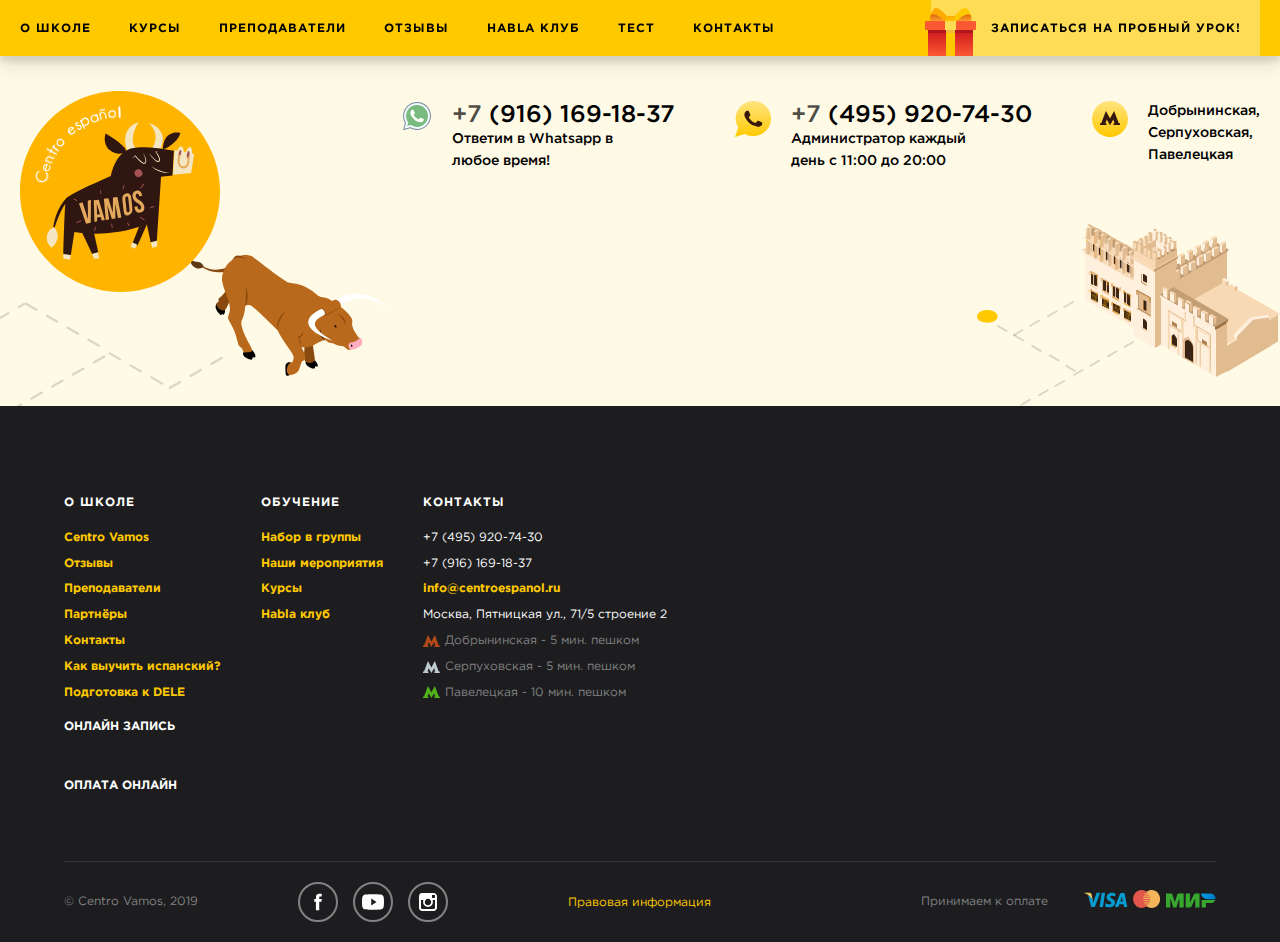
==== about.html @ 79cbdbe8 "some change" ====
<!DOCTYPE html>
<html lang="en">
<head>
    <meta charset="UTF-8">
    <meta name="viewport" content="width=device-width, initial-scale=1.0">
    <title>About</title>
    <link rel="stylesheet" href="css/normalize.css">
    <link rel="stylesheet" href="css/style.css">
</head>
<body>
    <div class="content">
        <header class="header">
            <div class="wrapper">
                <div class="header__inner">
                    <nav class="header__nav">
                        <ul class="header__menu">
                            <li>
                                <a href="#" class="header__link">О школе</a>
                            </li>
                            <li>
                                <a href="#" class="header__link">Курсы</a>
                            </li>
                            <li>
                                <a href="#" class="header__link">Преподаватели</a>
                            </li>
                            <li>
                                <a href="#" class="header__link">Отзывы</a>
                            </li>
                            <li>
                                <a href="#" class="header__link">Habla клуб</a>
                            </li>
                            <li>
                                <a href="#" class="header__link">Тест</a>
                            </li>
                            <li>
                                <a href="#" class="header__link">Контакты</a>
                            </li>
                        </ul>
                    </nav>
                    <div class="header__lesson">
                        <img class="header__lesson-img" src="img/firsrPage/gift.svg" alt="box">
                        <a href="#" class="header__lesson-link">Записаться на пробный урок!</a>
                    </div>
                </div>
            </div>
        </header>
        <section class="header-body">
            <div class="wrapper">
                <div class="header__block">
                    <div class="header__logo">
                        <a class="header__logo-link" href="#"><img src="img/firsrPage/first-screen/logoFirstScreen.svg"
                                alt="logo"></a>
                    </div>
                    <div class="header__contacts">
                        <div class="header__contacts-item">
                            <div class="header__contacts-img">
                                <img src="img/firsrPage/first-screen/whatsapp-icon.svg" alt="whatsapp">
                            </div>
                            <div class="header__contacts-content">
                                <a class="header__contacts-link header-body__black"
                                    href="tel:79161691837"><span>+7</span> (916)
                                    169-18-37</a>
                                <div class="header__contacts-text header-body__black">
                                    Ответим в Whatsapp в<br> любое время!
                                </div>
                            </div>
                        </div>
                        <div class="header__contacts-item">
                            <div class="header__contacts-img">
                                <img src="img/firsrPage/first-screen/phone-icon.svg" alt="phone">
                            </div>
                            <div class="header__contacts-content">
                                <a class="header__contacts-link header-body__black"
                                    href="tel:74959207430"><span>+7</span> (495)
                                    920-74-30</a>
                                <div class="header__contacts-text header-body__black">
                                    Администратор каждый <br>день с 11:00 до 20:00
                                </div>
                            </div>
                        </div>
                        <div class="header__contacts-item">
                            <div class="header__contacts-img">
                                <img src="img/firsrPage/first-screen/metro-icon.svg" alt="metro">
                            </div>
                            <div class="header__contacts-content">
                                <div class="header__contacts-text header-body__black">
                                    Добрынинская,<br> Серпуховская,<br> Павелецкая
                                </div>
                            </div>
                        </div>
                    </div>
                </div>
            </div>
        </section>

        <footer class="footer">
            <div class="wrapper footer-wrapper">
                <div class="footer__inner">
                    <div class="footer__top">
                        <div class="footer__columns">
                            <div class="footer__item footer__item-school">
                                <div class="footer__item-title">
                                    О школе
                                </div>
                                <a href="#" class="footer__link-yellow">Centro Vamos</a>
                                <a href="#" class="footer__link-yellow">Отзывы</a>
                                <a href="#" class="footer__link-yellow">Преподаватели</a>
                                <a href="#" class="footer__link-yellow">Партнёры</a>
                                <a href="#" class="footer__link-yellow">Контакты</a>
                                <a href="#" class="footer__link-yellow">Как выучить испанский?</a>
                                <a href="#" class="footer__link-yellow">Подготовка к DELE</a>
                                <a href="#" class="footer__link-white-big">Онлайн запись</a>
                                <a href="#" class="footer__link-white-big">Оплата онлайн</a>
                            </div>
                            <div class="footer__item footer__item-learn">
                                <div class="footer__item-title">
                                    Обучение
                                </div>
                                <a href="#" class="footer__link-yellow">Набор в группы</a>
                                <a href="#" class="footer__link-yellow">Наши мероприятия</a>
                                <a href="#" class="footer__link-yellow">Курсы</a>
                                <a href="#" class="footer__link-yellow">Habla клуб</a>
                            </div>
                            <div class="footer__item footer__item-contacts">
                                <div class="footer__item-title">
                                    Контакты
                                </div>
                                <a href="tel:+74959207430" class="footer__link-phone">+7 (495) 920-74-30</a>
                                <a href="tel:+79161691837" class="footer__link-phone">+7 (916) 169-18-37</a>
                                <a href="mailto:info@centroespanol.ru"
                                    class="footer__link-mail">info@centroespanol.ru</a>
                                <div class="footer__address">
                                    Москва, Пятницкая ул., 71/5 строение 2
                                </div>
                                <div class="footer__metro footer__metro-red">
                                    Добрынинская - 5 мин. пешком
                                </div>
                                <div class="footer__metro footer__metro-white">
                                    Серпуховская - 5 мин. пешком
                                </div>
                                <div class="footer__metro footer__metro-green">
                                    Павелецкая - 10 мин. пешком
                                </div>
                            </div>
                        </div>
                        <div class="footer__map">
                            <iframe
                                src="https://yandex.ru/map-widget/v1/?um=constructor%3A11bde9cdbcf6f32f03477183755cadd86657c8d31e15bfefab5e8724dae4499f&amp;source=constructor"
                                frameborder="0"></iframe>
                        </div>
                    </div>
                    <div class="footer__bottom">
                        <div class="footer__block footer__block-copy">
                            <div class="footer__copy">
                                © Centro Vamos, 2019
                            </div>
                            <div class="footer__social-box">
                                <a href="#" class="footer__social-link">
                                    <img src="img/firsrPage/footer/facebook-i.svg" alt="faseboock">
                                </a>
                                <a href="#" class="footer__social-link">
                                    <img src="img/firsrPage/footer/youtube-i.svg" alt="yuotube">
                                </a>
                                <a href="#" class="footer__social-link">
                                    <img src="img/firsrPage/footer/instagram-i.svg" alt="instagram">
                                </a>
                            </div>
                        </div>
                        <div class="footer__block footer__block-help">
                            <a href="#" class="footer__link-help">Правовая информация</a>
                        </div>
                        <div class="footer__block footer__block-pay">
                            <span>Принимаем к оплате</span>
                            <div class="footer__block-pay-img">
                                <img src="img/firsrPage/footer/visa.svg" alt="visa">
                                <img src="img/firsrPage/footer/mastercard.svg" alt="master-carg">
                                <img src="img/firsrPage/footer/mir.svg" alt="mir">
                            </div>
                        </div>
                    </div>
                </div>
            </div>
        </footer>
    </div>
</body>
</html>
---- css/style.css ----
@font-face {
	font-family: 'GothamPro-Bold';
	src: url('../fonts/14076.eot');
	src: local('☺'), url('../fonts/14076.woff') format('woff'), url('../fonts/14076.ttf') format('truetype'), url('../fonts/14076.svg') format('svg');
	font-weight: 700;
	font-style: normal;
}
@font-face {
	font-family: 'GothamPro';
	src: url('../fonts/14078.eot');
	src: local('☺'), url('../fonts/14078.woff') format('woff'), url('../fonts/14078.ttf') format('truetype'), url('../fonts/14078.svg') format('svg');
	font-weight: normal;
	font-style: normal;
}
@font-face {
	font-family: 'GothamProMedium';
	src: url('../fonts/14082.eot');
	src: local('☺'), url('../fonts/14082.woff') format('woff'), url('../fonts/14082.ttf') format('truetype'), url('../fonts/14082.svg') format('svg');
	font-weight: 500;
	font-style: normal;
}
@font-face {
	font-family: 'FedraSerifProAMedium';
	src: url('../fonts/FedraSerifProAMedium.eot');
	src: local('☺'), url('../fonts/FedraSerifProAMedium.woff') format('woff'), url('../fonts/FedraSerifProAMedium.ttf') format('truetype'), url('../fonts/FedraSerifProAMedium.svg') format('svg');
	font-weight: 500;
	font-style: normal;
}
@font-face {
	font-family: 'FedraSerifProAMediumItalic';
	src: url('../fonts/FedraSerifProAMediumIta.eot');
	src: local('☺'), url('../fonts/FedraSerifProAMediumIta.woff') format('woff'), url('../fonts/FedraSerifProAMediumIta.ttf') format('truetype'), url('../fonts/FedraSerifProAMediumIta.svg') format('svg');
	font-weight: 500;
	font-style: italic;
}
@font-face {
	font-family: 'FedraSerifProANormal';
	src: url('../fonts/FedraSerifProANormal.eot');
	src: local('☺'), url('../fonts/FedraSerifProANormal.woff') format('woff'), url('../fonts/FedraSerifProANormal.ttf') format('truetype'), url('../fonts/FedraSerifProANormal.svg') format('svg');
	font-weight: normal;
	font-style: normal;
}
@font-face {
	font-family: 'FedraSerifProANormalItalic';
	src: url('../fonts/FedraSerifProANormalIta.eot');
	src: local('☺'), url('../fonts/FedraSerifProANormalIta.woff') format('woff'), url('../fonts/FedraSerifProANormalIta.ttf') format('truetype'), url('../fonts/FedraSerifProANormalIta.svg') format('svg');
	font-weight: normal;
	font-style: italic;
}

*,
*::before,
*::after{
    margin: 0;
    padding: 0;
    box-sizing: border-box;
}
p, h1, h2, h3{
    margin: 0;
}
ul,li{
    list-style: none;
    margin: 0;
    padding: 0;
}
a{
    text-decoration: none;
}
body{
    font-size: 16px;
    font-family: 'GothamPro';
    color: #000;
}
.wrapper {
    max-width: 1270px;
    margin: 0 auto;
    padding: 0 15px;
}
.content {
    max-width: 1440px;
    margin: 0 auto;
    box-shadow: 0 5px 0 0 #fff, 0 -5px 0 0 #fff, 8px 0 10px -4px rgba(0,0,0,.3), -8px 0 10px -4px rgba(0,0,0,.3);
}
.title {
    font-size: 30px;
    font-family: 'FedraSerifProAMedium';
    position: relative;
}
.title.title-sup {
    position: relative;
    display: inline-block;
}

.title__text-sup {
    position: absolute;
    right: -80px;
    top: -43px;
    display: inline-block;
    font-size: 12px;
    font-family: 'FedraSerifProAMediumItalic';
    height: 35px;
    padding: 10px 15px 0px 15px;
    color: #ffefaa;
    background-color: #5a5a5a;
    border-radius: 5px;
}
.title__text-sup::after{
    content: "";
    top: 34px;
    left: 25%;
    right: 75%;
    position: absolute;
    display: block;
    width: 14px;
    height: 7.5px;
    background-color: transparent;
    border-bottom-left-radius: 50%;
    border-bottom-right-radius: 50%;
    box-shadow: 7px 3.5px 0 3px #5a5a5a;
    transform: rotate(-45deg);
    z-index: 1;
}
.title span{
    color: #f02422;
}
.btn {
    display: inline-block;
    padding: 18px 65px 0 35px;
    font-family: 'GothamPro-Bold';
    font-size: 14px;
    color: #000;
    text-transform: uppercase;
    height: 56px;
    border: 2px solid rgba(0,0,0,.15);
    border-radius: 8px;
    background: url(../img/firsrPage/section_2/arrow_right_red.svg) no-repeat center right 37px;
}
/*======================================================================================================================*/
.header {
    background-color: #ffc900;
    height: 56px;
    box-shadow: 0 10px 20px rgba(0,0,0,.1), 0 6px 6px rgba(0,0,0,.1);
    position: sticky;
    z-index: 5;
    left: 0;
    top: 0;
}
.header__inner {
    display: flex;
    align-items: center;
    justify-content: space-between;
    height: 56px;
}
.header__menu {
    display: flex;
}
.header__menu li{
    padding: 0 19px;
}
.header__menu li:first-child{
    padding-left: 0;
}
.header__link {
    text-transform: uppercase;
    font-size: 12px;
    color: #000;
    font-family: 'GothamPro-Bold';
    letter-spacing: 1px;
}
.header__lesson-img{
    position: absolute;
    left: -6px;
    top: 7px;
}
.header__lesson {
    max-width: 330px;
    position: relative;
    padding: 19px 19px 19px 60px;
    background-color: rgba(255, 239, 170, .5);
    height: 56px;
}
.header__lesson-link {
    text-transform: uppercase;
    font-size: 12px;
    color: #000;
    font-family: 'GothamPro-Bold';
    letter-spacing: 1px;
}
/*===========================================================================================================*/
.first-screen {
    padding: 30px 0px 0px 0px;
    position: relative;
    margin-bottom: 65px;
}
.header-body{
    padding: 35px 0px 50px 0px;
    min-height: 350px;
    background-color: #fffae5;
    background-image: url(../img/headerBody/bg_left.svg),url(../img/headerBody/bg_right.svg);
    background-repeat: no-repeat;
    background-position: left bottom, right bottom;
}
.header-body__title{
    text-align: center;
    margin: 15px 0px 0px 0px;
}
.title.header-body-title{
    font-size: 40px;
}
.title__text-sup.header-body-title__text-sup{
    right: -55px;
}
.header__block {
    display: flex;
    justify-content: space-between;
}
.header__logo {
    max-width: 200px;
}
.header__logo img {
    max-width: 100%;
}
.header__contacts {
    display: flex;
}
.header__contacts-item {
    display: flex;
    margin:  10px 0px 0px 60px; 
}
.header__contacts-content {
    padding: 0px 0px 0px 20px;
}
.header__contacts-link {
    display: block;
    font-family: 'GothamProMedium';
    font-size: 24px;
    color: #fff;
    line-height: 1.17;
}
.header__contacts-link.header-body__black span{
    color: rgba(0, 0, 0, .7);
}
.header__contacts-link.header-body__black,
.header__contacts-text.header-body__black{
    color: #000;
}
.header__contacts-link span{
    color: rgba(255, 255, 255, .7);
}
.header__contacts-text {
    font-family: 'GothamProMedium';
    font-size: 14px;
    color: #fff;
    line-height: 1.57;
}
.first-screen__title {
    margin:  0px 0px 70px 0px;
}
.first-screen__title-text {
    font-family: 'FedraSerifProANormal';
    font-size: 40px;
    font-weight: 400;
    max-width: 800px;
    text-align: center;
    margin: 0 auto;
    background-color: #fff;
    padding: 3px 15px 12px 15px;
    border-radius: 8px;
    margin-top: -10px;
}
.first-screen__title-text-second-row{
    max-width: 550px;
    margin-bottom: 25px;
}
.first-screen__title-text span{
    color: #f02422;
}
.first-screen__title-link {
    font-family: 'GothamProMedium';
    font-size: 26px;
    color: #fff;
    text-decoration: underline;
    display: block;
    text-align: center;
}
.first-screen__dots {
    max-width: 1140px;
    margin: 0 auto;
    display: flex;
    justify-content: space-between;
}
.first-screen__dots-item {
    position: relative;
    flex: 0 1 250px;
    height: 250px;
    text-align: center;
    color: #fff;
    padding: 75px 0px 0px 0px;
}
.first-screen__dots-item::before{
    content: '';
    position: absolute;
    width: 200px;
    height: 200px;
    left: 25px;
    top: 9px;
    background-color: rgba(15,5,1,.7);
    border-radius: 50%;
    z-index: -1;
}
.first-screen__dots-item.first-screen__dots-item_bg-other:before {
    background-color: rgba(255,201,0,.4);
}
.first-screen__dots-number {
    font-family: 'GothamProMedium';
    font-size: 60px;
    margin:  0px 0px 20px 0px;
}
.first-screen__dots-number.first-screen__dots-number_red {
    color: #f02422;
}
.first-screen__dots-text {
    font-family: 'FedraSerifProAMedium';
    font-size: 24px;
    line-height: 1.33;
}
.first-screen__dots-text.first-screen__dots-text_black {
    color: #000;
}
.first-screen__arrow{
    margin: 15px 0px 0px 0px;
    text-align: center;
}
.first-screen__ball{
    position: absolute;
    top: 0;
    right: 0;
    z-index: -2;
}
.first-screen__ball:before{
    content: '';
    position: absolute;
    width: 750px;
    height: 750px;
    border-radius: 50%;
    background-color: #fff7d4;
    left: -180px;
    top: -200px;
    z-index: -3;
}
/*===========================================================================================================*/
.second-section {
    padding: 140px 0px 0px 0px;
    position: relative;
    height: 590px;
    background: linear-gradient(180deg,hsla(0,0%,100%,.3),rgba(255,239,170,.3));
}
.second-section__row {
    max-width: 695px;
    margin: 0 auto 0 460px;
    position: relative;
    z-index: 2;
}
.second-section__title {
    margin:  0px 0px 40px 0px;
}
.second-section__text {
    font-family: 'GothamProMedium';
    font-size: 18px;
    margin:  0px 0px 30px 0px;
}
.second-section__sale {
    display: flex;
    justify-content: space-between;
    margin:  0px 0px 35px 0px;
}
.second-section__sale-items {
    display: flex;
    align-items: center;
    margin: 0 25px 0 0;
}
.second-section__sale-price {
    font-family: 'GothamProMedium';
    font-size: 60px;
    color: #f02422;
}
.second-section__sale-text {
    font-size: 16px;
    font-family: 'FedraSerifProANormalItalic';
    line-height: 1.5;
    padding: 0px 0px 0px 20px;
}
.second-section__ball {
    position: absolute;
    left: 0;
    top: 0;
}
/*===========================================================================================================*/
.forms {
    margin: -100px 0px 115px 0px;
}
.forms__form {
    max-width: 1240px;
    min-height: 230px;
    padding: 30px 40px;
    background: url(../img/firsrPage/form_section/form_bg.png) no-repeat;
    background-size: cover;
    box-shadow: 0 0.4rem 1.6rem 0 rgba(41,41,41,.15);
    border-radius: 12px;
    position: relative;
    z-index: 2;
}
.forms__form-title {
    font-family: 'GothamProMedium';
    font-size: 24px;
    text-align: center;
    margin:  0px 0px 30px 0px;
}
.forms__form-title span{
    color: #f02422;
}
.form__item {
    max-width: 360px;
    width: 100%;
    display: inline-block;
    height: 56px;
    border: none;
    border-radius: 8px;
    outline: none;
}
.form__item::placeholder{
    color: rgba(0, 0, 0, .2);
    font-family: 'GothamProMedium';
    font-size: 16px;
}
.form__item.form__item-text{
padding: 0px 0px 0px 20px;
}
.form__item:nth-child(1){
    margin:  0px 10px 0px 20px;
}
.form__item:nth-child(2){
    margin:  0px 10px;
}
.form__item:nth-child(3){
    margin:  0px 0px 0px 10px;
}
.form__item.form__item-button {
    background-color: #f02422;
    box-shadow: 0 0.4rem 1.6rem 0 #fa5932;
    color: #fff;
    text-transform: uppercase;
    font-family: 'GothamPro-Bold';
    font-size: 14px;
}
.form__text {
    text-align: right;
    margin: 25px 70px 0px 0px;
}
.form__text-text {
    font-family: 'GothamPro';
    font-size: 12px;
}
.form_link {
    font-family: 'GothamPro-Bold';
    font-size: 12px;
    color: #f02422;
    line-height: 1.5;
    display: block;
    margin: 4px 0px 0px 0px;
    padding: 0 5px 0 0;
}
/*===========================================================================================================*/
.poster {
    padding: 0px 0px 60px 0px;
}
.poster__title{
    text-align: center;
    margin:  0px 0px 65px 0px;
}
.poster__row {
    display: flex;
    max-width: 1240px;
    margin: 0 auto 50px;
}
.poster__column {
    flex: 0 1 388px;
    border: 1px solid rgba(0,0,0,.06);
    border-radius: 12px;
    overflow: hidden;
    margin: 0 16.5px;
    display: flex;
}
.poster__item {
    display: flex;
}
.poster__link-wrap {
    display: flex;
    flex-direction: column;
    color: #000;
}
.poster__img {
    max-width: 388px;
} 
.poster__img img{
    width: 100%;
    height: 205px;
    display: inline-block;
}
.poster__item-title{
    font-family: 'FedraSerifProAMedium';
    font-size: 24px;
    margin: 20px 0 15px;
    padding: 0 40px;
    line-height: 30px;
}
.poster__text {
    flex: 1 1 auto;
    font-family: 'GothamPro';
    font-size: 14px;
    line-height: 24px;
    padding: 0 40px;
    margin:  0px 0px 18px 0px;
}
.btn.btn-poster {
    background: url(../img/firsrPage/section_2/arrow_right_red.svg) no-repeat center left 150px;
    border: none;
} 
.btn-poster {
    padding: 18px 40px 0 40px;
    line-height: 21px;
}
.poster__line{
    margin: 0 40px;
    height: 1px;
    background-color: rgba(0,0,0,.1);
}
.poster__btn-more {
    text-align: center;
}
/*===========================================================================================================*/
.courses {
    padding: 75px 0 50px 0;
    background: rgba(255,239,170,0.3);
}
.courses__title {
    text-align: center;
    margin:  0px 0px 60px 0px;
}
.title__text-sup.courses-title__text-sup{
    right: -50px;
}
.courses__row {
    display: flex;
    margin:  0px 0px 50px 0px;
}
.courses__column {
    flex: 0 1 33.333%;
    margin: 0 17.5px 0 17.5px;
    background-color: #fff;
    display: flex;
}
.courses__item {
    display: flex;
    border: 1px solid rgba(0,0,0,.06);
    border-radius: 12px;
    padding: 40px 40px 5px 40px;
    
}
.courses__link {
    color: #000;
    display: flex;
    flex-direction: column;
}
.courses__item-img {
    margin: -70px 0 0 0;
}
.courses__item-img img:nth-child(2){
    margin: 0 0 0 -25px;
}
.courses__item-img img:nth-child(3){
    margin: 0 0 0 -25px;
}
.courses__item-img img.calendar-icon{
    margin: 0 0 -15px -25px;
}
.courses__item-img img.fire-icon{
    margin: 0 0 -4px -25px;
}
.courses__item-img img.children-icon{
    margin: 0 0 -4px -25px;
}
.courses__item-img img.cge-icon{
    margin: 0 0 -12px -25px;
}
.courses__item-title{
    margin: 12px 0 0 0;
}
.title.courses__item-title {
    font-size: 24px;
    line-height: 32px;
}
.courses__item-text {
    font-size: 14px;
    line-height: 1.71;
    font-family: 'GothamPro';
    margin:  7.5px 0px 22.5px 0px;
}
.courses__item-duration {
    font-family: 'GothamPro-Bold';
    font-size: 12px;
    text-transform: uppercase;
    margin:  0px 0px 15px 0px;
}
.courses__item-info {
    font-family: 'GothamPro';
    font-size: 12px;
    color:#9d927d;
    line-height: 1.5;
    flex: 1 1 auto;
    padding: 0px 0px 70px 0px;
}

.courses__item-line {
    height: 1px;
    background-color: rgba(0,0,0,.1);
}
.courses__item-price {
    position: relative;
    display: flex;
    justify-content: space-between;
    align-items: center;
}
.courses__item-price span{
    font-family: 'GothamProMedium';
    font-size: 16px;
    color: #f02422;
}
.btn.courses__item-btn {
    border: none;
    padding: 20px 30px 0 0;
    background: url(../img/firsrPage/section_2/arrow_right_red.svg) no-repeat center right 2px;
}
.courses__btn-more {
    text-align: center;
}
/*===========================================================================================================*/
.teachers {
    padding: 105px 0 40px 0;
}
.teachers__title {
    text-align: center;
    margin:  0px 0px 45px 0px;
}
.title__text-sup.teachers-title__text-sup {
    right: -60px;
}
.teachers__row {
    display: flex;
    margin: 0 0px 80px 0px;
}
.teachers__column {
    flex: 0 1 25%;
    text-align: center;
    padding: 0 38px 0 38px;
}
.teachers__name {
    font-family: 'FedraSerifProAMedium';
    font-size: 24px;
    margin: 30px 0px 0px 0px;
}
.teachers__country {
    font-family: 'GothamProMedium';
    font-size: 14px;
    margin: 10px 0px 0px 0px;
}
.teachers__text {
    font-family: 'GothamPro';
    font-size: 14px;
    line-height: 1.71;
    margin-top: 25px;
}
.teachers__btn-more {
    text-align: center;
}
/*===========================================================================================================*/
.reviews {
    padding: 70px 0px 35px 0px;
    background-color: #fffae5;
    background-image: url(../img/firsrPage/reviews/bg_01.svg),url(../img/firsrPage/reviews/bg_2.svg),url(../img/firsrPage/reviews/bg_3.svg),url(../img/firsrPage/reviews/bg_4.svg);
    background-repeat: no-repeat;
    background-position: left top, right top, left bottom,96% 87px; 
}
.reviews__title {
    margin:  0px 0px 65px 0px;
    text-align: center;
}
.title__text-sup.reviews-title__text-sup {
    right: -55px;
}
.reviews__row {
    max-width: 950px;
    margin: 0 auto 50px auto;
}
.reviews__item {
    max-width: 950px;
    padding: 40px 80px 40px 40px;
    display: flex;
    border-radius: 12px;
    background-color: #fff;
}
.reviews__item-description {
    display: flex;
    align-items: center;
}
.reviews__item-description-img {
    width: 120px;
    height: 120px;
    border-radius: 50%;
    overflow: hidden;
}
.reviews__item-description-img img{
    max-width: 100%;
    height: 100%;
    display: block;
}
.reviews__item-description-text {
    margin-left: 30px;
}
.reviews__item-description-name {
    font-family: 'GothamProMedium';
    font-size: 18px;
    max-width: 115px;
    margin:  0px 0px 17.5px 0px;
}
.reviews__item-description-date {
    font-family: 'GothamProMedium';
    font-size: 14px;
}
.reviews__item-text {
    padding:  0 0 0 90px;
    font-family: 'GothamPro';
    font-size: 14px;
    line-height: 1.71;
}
.reviews__btn-more {
    text-align: center;
}
.reviews__item.slick-slide{
    display: flex;
    outline: none;
}
/*===========================================================================================================*/
.about {
    padding: 100px 0 30px 0 ;
    background-image: url(../img/firsrPage/about/bg_left.svg),url(../img/firsrPage/about/bg_right.svg),linear-gradient(180deg,hsla(0,0%,100%,.3),rgba(255,239,170,.3));
    background-repeat: no-repeat;
    background-position: left top, right top;
}
.wrapper.about-wrapper{
    max-width: 100%;
}
.about__title {
    margin:  0px 0px 40px 0px;
}
.about-title__text-sup.title__text-sup {
    right: -60px;
}
.about__text {
    max-width: 480px;
    margin: 0 auto 120px auto;
}
.about__text-text{
    font-family: 'GothamPro';
    font-size: 16px;
    line-height: 1.75;
}
.about__row-item {
    width: 235px;
    height: 250px;
    border-radius: 20px;
    overflow: hidden;
}
.about__slide-item{
    margin: 0 20px;
}
.about__row-item img{
    width: 100%;
    height: 100%;
}
.about__btn-more{
    margin: 65px 0px 0px 0px;
    text-align: center;
}
.slick-dots li button:before {
    font-size: 14px;
    color: rgb(187, 195, 192);
}
.slick-dots li.slick-active button:before{
    font-size: 14px;
    color: rgb(134, 151, 145);
}
.slick-dots{
    bottom: -45px;
}
/*===========================================================================================================*/
.all-teachers{
    padding: 40px 0px 26px 0px;
}
.wrapper.all-teachers-wrapper{
    padding: 0;
}
.all-teachers__row{
    display: flex;
    flex-wrap: wrap;
    justify-content: center;
}
.all-teachers__row .teachers__column {
    flex: 0 1 25%;
    text-align: center;
    padding: 35px 20px 35px 20px;
}
.teachers__item-description-link{
    color: #000;
}
.teachers__img img{
    width: 180px;
    height: 234px;
}
/*===========================================================================================================*/
.title__text-sup.contacts-title__text-sup{
    right: -65px;
}

.contacts-form {
    padding: 60px 0px 0px 0px;
}
.contacts-form__form {
    padding: 30px 40px;
    background: url(../img/contactsPage/contacts_form/form_bg.1298ee2e.png) no-repeat center;
    background-size: cover;
    border-radius: 12px;
    min-height: 430px;
}
.contacts-form__title {
    font-family: 'GothamProMedium';
    font-size: 24px;
    text-align: center;
    margin:  0px 0px 35px 0px;
}
.contacts-form__title span{
    color: #f02422;
}
.contacts-form__items{
    margin: 0 auto;
    max-width: 760px;
}
.contacts-form__items input,
.contacts-form__items textarea{
    outline: none;
    border: none;
    margin: 30px 0px 0px 0px;
    font-family: 'GothamPro';
    font-size: 16px;
}
.contacts-form__item::placeholder{
    color: rgba(0, 0, 0, .2);
    font-family: 'GothamProMedium';
    font-size: 16px;
}
.contacts-form__item {
    max-width: 360px;
    width: 100%;
    height: 56px;
    border-radius: 8px;
    padding: 1px 20px;
}
.contacts-form__item:first-child{
    margin:  0px 35px 0px 0px;
}
.contacts-form__item:nth-child(2){
    margin:  0px 0px 0px 0px;
}
.contacts-form__textarea{
    display: block;
    max-width: 760px;
    width: 100%;
    height: 96px;
    resize: none;
    border-radius: 8px;
    padding: 13px 20px 0px 20px;
}
.contacts-form__textarea::placeholder{
    color: rgba(0, 0, 0, .2);
    font-family: 'GothamProMedium';
    font-size: 16px;
}
.contacts-form__item.contacts-form__item-button {
    display: block;
    margin: 30px auto 0px auto;
    box-shadow: 0 4px 16px 0 #fa5932;
    background-color: #f02422;
    color: #fff;
    text-transform: uppercase;
    font-size: 14px;
    font-family: 'GothamPro-Bold';
}
.contacts-form__text {
    margin: 15px 0px 0px 0px;
    text-align: center;
}
.contacts-form__text-text {
    font-family: 'GothamPro';
    font-size: 12px;
}
.contacts-form_link {
    color: #f02422;
    font-size: 12px;
    font-family: 'GothamPro-Bold';
}
/*===========================================================================================================*/

.contacts-info {
    padding: 90px 0px 0px 0px;
    height: 710px;
    background: url(../img/contactsPage/contacts_bg.svg) no-repeat bottom right;
}
.contacts-info__row {
    display: flex;
    padding: 0 0 0 50px;
}
.contacts-info__column {
    flex: 0 1 33.333%;
}
.contacts-info__column-title {
    font-family: 'FedraSerifProAMedium';
    font-size: 24px;
    margin:  0px 0px 20px 0px;
}
.contacts-info__column-content {
    font-family: 'GothamPro';
    font-size: 14px;
    line-height: 22px;
}
.contacts-info__column-content-nav {
    padding: 0px 0px 0px 41px;
    background: url(../img/contactsPage/contacts_icon/nav-i.svg) no-repeat top left;
}
.contacts-info__column-content-text-medium {
    font-family: 'GothamProMedium';
    font-size: 16px;
}
.contacts-info-text_red {
    color: #f02422;
    font-family: 'GothamProMedium';
}
.contacts-info-text_dashed{
    font-size: 14px;
    font-family: 'GothamPro-Bold';
    text-decoration: underline;
    text-decoration-style: dashed;
}
.contacts-info__column-content-social {
    margin: 30px 0px 0px 0px;
}
.contacts-info__column-content-social-group {
    margin: 10px 0px 0px 0px;

}
.contacts-info__column-content-social-link {
    margin:  0px 5px 0px 0px;
}
.contacts-info__column-content-social-link img{
    width: 40px;
    height: 40px;
}
.contacts-info__column-content-phone,
.contacts-info__column-content-clock{
    padding: 0px 0px 0px 51px;
}
.contacts-info__column-content-phone {
    margin:  0px 0px 20px 0px;
    background: url(../img/contactsPage/contacts_icon/phone-i.svg) no-repeat top left;
}
.contacts-info__column-content-clock {
    background: url(../img/contactsPage/contacts_icon/clock-i.svg) no-repeat top left;
}
.contacts-info__column-content-text-metro_red,
.contacts-info__column-content-text-metro_grey,
.contacts-info__column-content-text-metro_green{
    padding: 0px 0px 0px 27px;
}
.contacts-info__column-content-text-metro_red{
    background: url(../img/contactsPage/contacts_icon/m_red-i.svg) no-repeat left;
    margin:  0px 0px 15px 0px;
}
.contacts-info__column-content-text-metro_grey{
    background: url(../img/contactsPage/contacts_icon/m_grey-i.svg) no-repeat left;
    margin:  0px 0px 15px 0px;
}
.contacts-info__column-content-text-metro_green{
    background: url(../img/contactsPage/contacts_icon/m_green-i.svg) no-repeat left;
}

.column-content-metro{
    padding: 0px 0px 0px 70px;
}
.column-content-contacts{
    padding: 0px 0px 0px 70px;
}
/*===========================================================================================================*/
.title__text-sup.coursos-title__text-sup{
    right: -52px;
}
.all-courses__row{
    display: flex;
    flex-wrap: wrap;
    justify-content: center;
}
.all-courses__row .courses__column {
    padding: 0 17.5px 0 17.5px;
    margin: 35px 0;
}
.all-courses__row .courses__column .courses__item-info{
    padding: 0px 0px 40px 0px;
}
.all-courses__row .courses__column .courses__item-price{
    padding: 5px 0px 0px 0px;
}
.all-courses__row .courses__column .courses__item-info.courses__item-info_70{
    padding: 0px 0px 70px 0px;
}
.courses__item-sale{
    font-size: 12px;
    font-family: 'GothamPro-Bold';
    display: inline-block;
    color: #000;
    background: #ffc900;
    text-transform: uppercase;
    border-radius: 3px;
    position: absolute;
    top: -14px;
    padding: 6px 10px;
}

/*===========================================================================================================*/
.poster.poster-how-to-learn{
    padding: 0px 0px 80px 0px;
}
.learn-text {
    margin: 0 auto;
    max-width: 830px;
    font-size: 16px;
    line-height: 1.75;
    text-align: left;
}
.learn-text__first{
    margin-top: 60px;
    font-size: 18px;
    text-align: center;
    line-height: 1.56;
}
.learn-text__second{
    padding: 10px 0;
}
.learn-text__fourth,
.learn-text__fifth,
.learn-text__third{
    padding: 10px 0;
    max-width: 860px;
}
.learn-text__last{
    padding: 10px 0;
    margin:  0px auto 55px ;
}
.learn__link{
    display: block;
    max-width: 960px;
    font-family: 'GothamProMedium';
    font-size: 18px;
    color: #000;
    text-align: center;
    background-color: #ffefaa;
    padding: 30px 0;
    border-radius: 12px;
    margin: 40px auto;
}
.learn__photo {
    max-width: 1040px;
    margin: 30px auto 60px;
    display: flex;
    justify-content: space-between;
    align-items: center;

}
.learn__photo-item {
    max-width: 180px;
}
.learn-text__title{
    font-family: 'FedraSerifProAMedium';
    font-size: 24px;
    margin: 30px auto 20px;
    max-width: 860px;
}
.forms.learn-form{
    margin: 50px 0;
}
/*===========================================================================================================*/

/*===========================================================================================================*/
.footer {
    background-color: #1d1d1f;
    padding: 75px 5% 20px 5%;
}
.footer-wrapper.wrapper{
    max-width: 100%;
    padding: 0;
}
.footer__top {
    display: flex;
    justify-content: space-between;
    padding: 0px 0px 20px 0px;
    border-bottom: 1px solid hsla(0,0%,100%,.1);
}
.footer__columns {
    display: flex;
}
.footer__columns a{
    display: block;
}
.footer__item-school{
    margin:  0px 20px 0px 0px;
}
.footer__item-learn{
    margin: 0 20px;
}
.footer__item-contacts{
    margin: 0 0 0 20px;
}
.footer__item-title {
    font-family: 'GothamPro-Bold';
    font-size: 12px;
    margin: 15px 0px;
    text-transform: uppercase;
    color: #fff;
    letter-spacing: 1px;
}
.footer__link-yellow {
    color: #ffc900;
    font-family: 'GothamPro-Bold';
    font-size: 12px;
    padding: 6px 0;
    letter-spacing: 0.9;
}
.footer__link-white-big {
    padding: 15px 0 30px;
    color: #fff;
    text-transform: uppercase;
    letter-spacing: 0.9;
    font-family: 'GothamPro-Bold';
    font-size: 12px;
}
.footer__link-phone {
    color: #fff;
    font-family: 'GothamPro';
    font-size: 12px;
    padding: 6px 0;
}
.footer__link-mail {
    color: #ffc900;
    font-size: 12px;
    font-family: 'GothamPro-Bold';
    padding: 6px 0;
}
.footer__address {
    font-family: 'GothamPro';
    font-size: 12px;
    padding: 6px 0;
    color: #fff;
}
.footer__metro {
    font-family: 'GothamPro';
    font-size: 12px;
    padding: 6px 0 6px 22px;   
    color: rgba(255, 255, 255, .45);
    letter-spacing: 1;
}
.footer__metro-red {
    background: url(../img/firsrPage/footer/metro-red.svg) no-repeat left ;
}
.footer__metro-white {
    background: url(../img/firsrPage/footer/metro-white.svg) no-repeat left ;
}
.footer__metro-green {
    background: url(../img/firsrPage/footer/metro-green.svg) no-repeat left ;
}
.footer__map {
    max-width: 480px;
    width: 100%;
    min-height: 360px;
}
.footer__map iframe{
    width: 100%;
    height: 100%;
}
.footer__bottom {
    display: flex;
    justify-content: space-between;
    align-items: center;
    padding: 20px 0px 0px 0px;
}
.footer__block {
    flex: 0 1 33.333%;
}
.footer__block-copy {
    display: flex; 
    justify-content: space-between;
    align-items: center;
}
.footer__copy {
    color: hsla(0,0%,100%,.45);
    font-family: 'GothamPro';
    font-size: 12px;
}
.footer__social-box {
    max-width: 150px;
    width: 100%;
    display: flex;
    justify-content: space-between;
}
.footer__social-link {
    width: 40px;
    height: 40px;
    display: flex;
    justify-content: center;
    align-items: center;
    border-radius: 50%;
    border: hsla(0,0%,100%,.45) 2px solid;
}
.footer__block-help {
    text-align: center;
}
.footer__link-help {
    color: #ffc900;
    font-size: 12px;
    font-family: 'GothamPro';
}
.footer__block-pay {
    text-align: right;
    display: flex;
    align-items: center;
    justify-content: flex-end;
}
.footer__block-pay span {
    color: hsla(0,0%,100%,.45);
    font-family: 'GothamPro';
    font-size: 12px;
    margin:  0px 36px 0px 0px;
}
/*===========================================================================================================*/
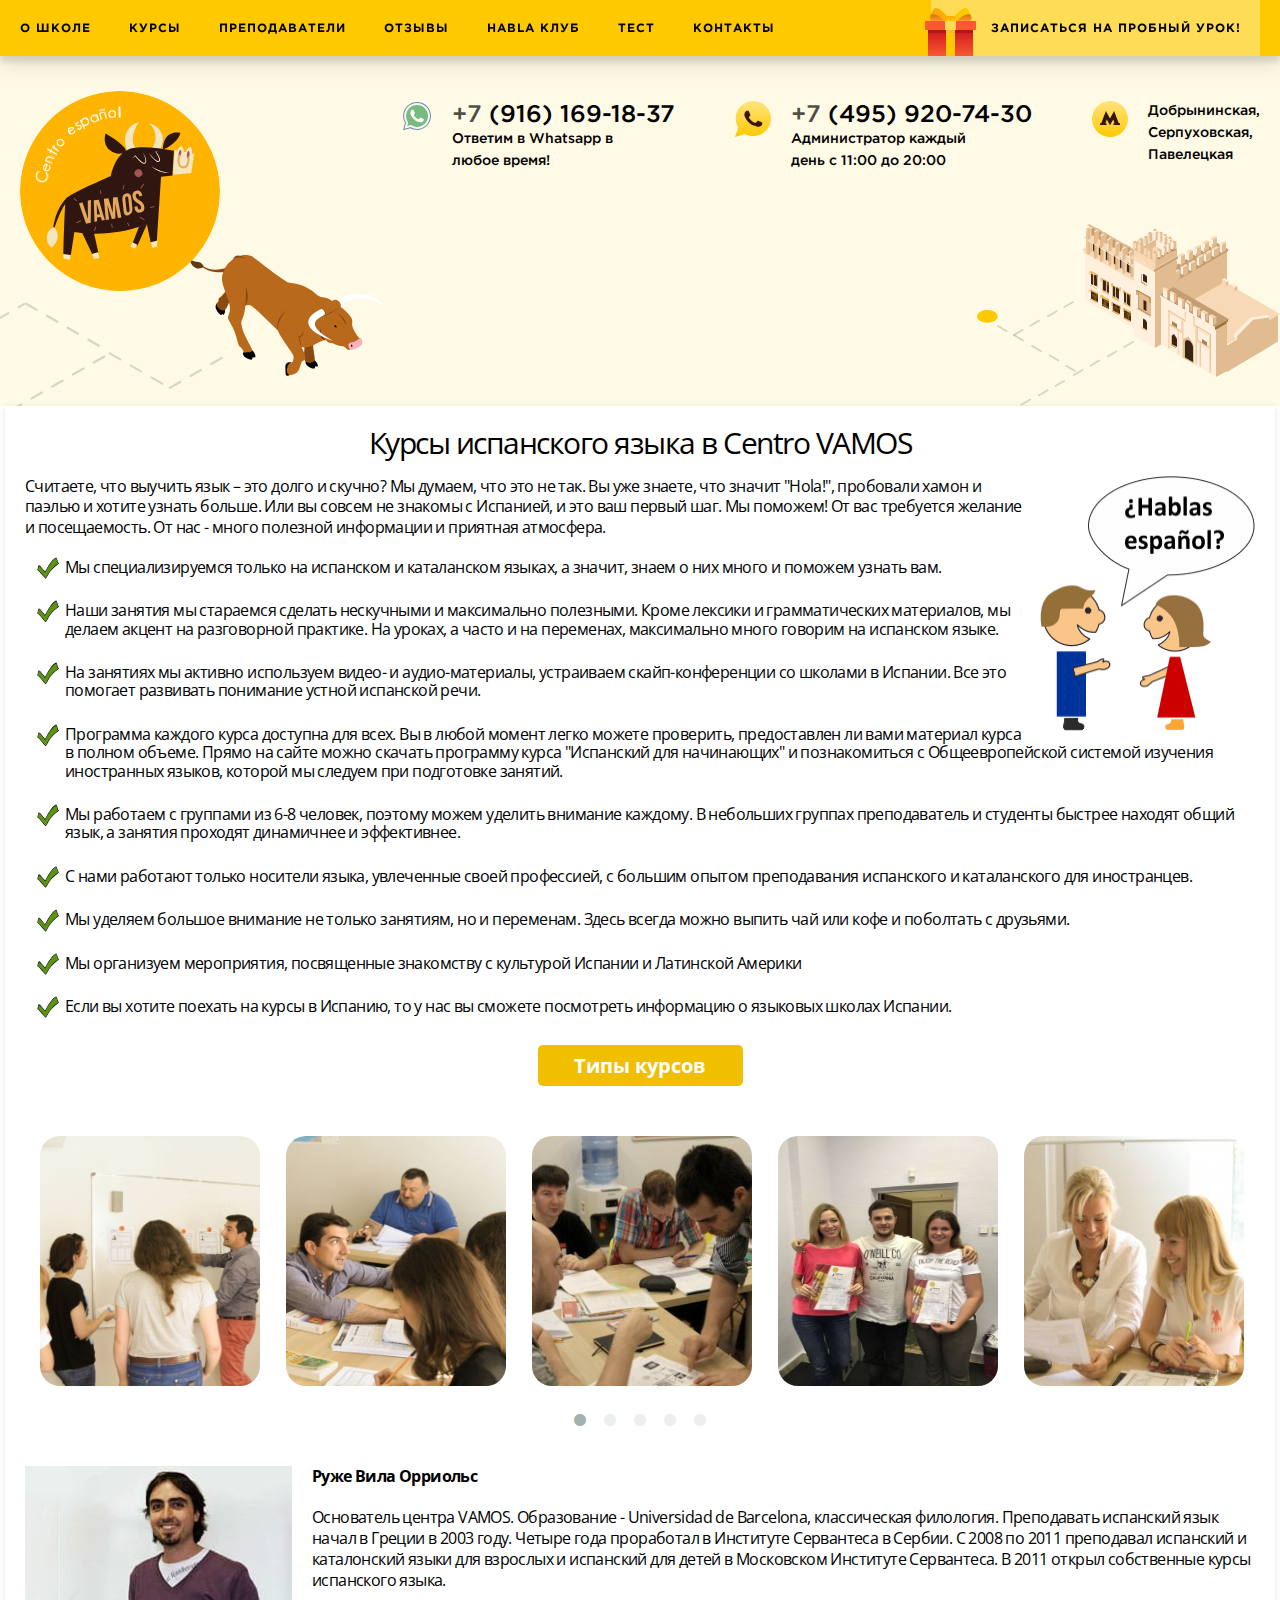
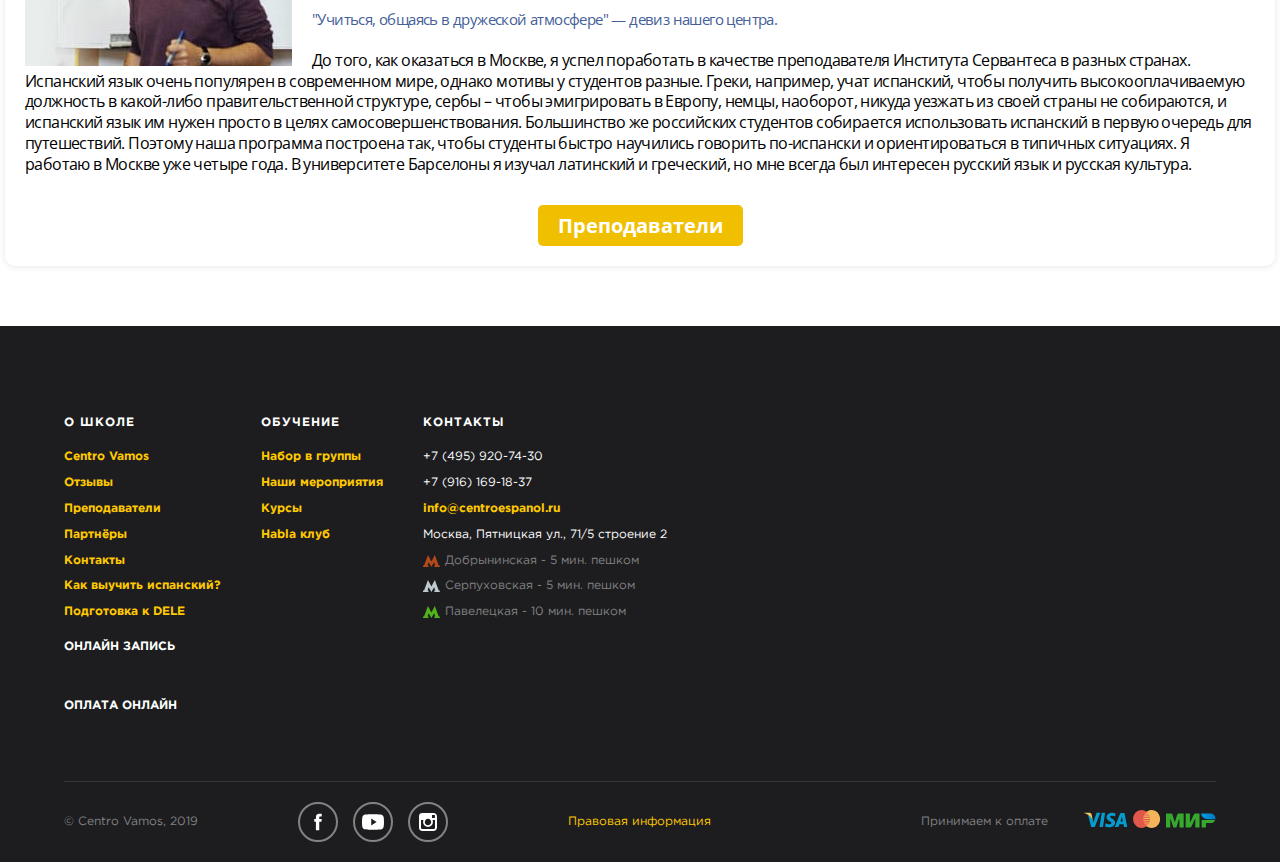
==== commit 68acd570: "add and done page about" ====
--- a/about.html
+++ b/about.html
@@ -1,12 +1,16 @@
 <!DOCTYPE html>
 <html lang="en">
+
 <head>
     <meta charset="UTF-8">
     <meta name="viewport" content="width=device-width, initial-scale=1.0">
     <title>About</title>
     <link rel="stylesheet" href="css/normalize.css">
+    <link rel="stylesheet" href="css/slick.css">
+    <link rel="stylesheet" href="css/slick-theme.css">
     <link rel="stylesheet" href="css/style.css">
 </head>
+
 <body>
     <div class="content">
         <header class="header">
@@ -92,7 +96,209 @@
                 </div>
             </div>
         </section>
-
+        <section class="description">
+            <div class="wrapper wrapper-description">
+                <div class="description__title">
+                    Курсы испанского языка в Centro VAMOS
+                </div>
+                <div class="description__column">
+                    <div class="description__img-box">
+                        <img class="description__img-img" src="img/aboutPage/about_01.gif" alt="gif">
+                    </div>
+                    <div class="description__text">
+                        Считаете, что выучить язык – это долго и скучно? Мы думаем, что это не так. Вы уже знаете, что
+                        значит "Hola!", пробовали хамон и паэлью и хотите узнать больше. Или вы совсем не знакомы с
+                        Испанией, и это ваш первый шаг. Мы поможем! От вас требуется желание и посещаемость. От нас -
+                        много полезной информации и приятная атмосфера.
+                    </div>
+                    <ul class="description__list">
+                        <li class="description__item">
+                            Мы специализируемся только на испанском и каталанском языках, а значит, знаем о них много и
+                            поможем узнать вам.
+                        </li>
+                        <li class="description__item">
+                            Наши занятия мы стараемся сделать нескучными и максимально полезными. Кроме лексики и
+                            грамматических материалов, мы делаем акцент на разговорной практике. На уроках, а часто и на
+                            переменах, максимально много говорим на испанском языке.
+                        </li>
+                        <li class="description__item">
+                            На занятиях мы активно используем видео- и аудио-материалы, устраиваем скайп-конференции со
+                            школами в Испании. Все это помогает развивать понимание устной испанской речи.
+                        </li>
+                        <li class="description__item">
+                            Программа каждого курса доступна для всех. Вы в любой момент легко можете проверить,
+                            предоставлен ли вами материал курса в полном объеме. Прямо на сайте можно скачать программу
+                            курса "Испанский для начинающих" и познакомиться с Общеевропейской системой изучения
+                            иностранных языков, которой мы следуем при подготовке занятий.
+                        </li>
+                        <li class="description__item">
+                            Мы работаем с группами из 6-8 человек, поэтому можем уделить внимание каждому. В небольших
+                            группах преподаватель и студенты быстрее находят общий язык, а занятия проходят динамичнее и
+                            эффективнее.
+                        </li>
+                        <li class="description__item">
+                            С нами работают только носители языка, увлеченные своей профессией, с большим опытом
+                            преподавания испанского и каталанского для иностранцев.
+                        </li>
+                        <li class="description__item">
+                            Мы уделяем большое внимание не только занятиям, но и переменам. Здесь всегда можно выпить
+                            чай или кофе и поболтать с друзьями.
+                        </li>
+                        <li class="description__item">
+                            Мы организуем мероприятия, посвященные знакомству с культурой Испании и Латинской Америки
+                        </li>
+                        <li class="description__item">
+                            Если вы хотите поехать на курсы в Испанию, то у нас вы сможете посмотреть информацию о
+                            языковых школах Испании.
+                        </li>
+                    </ul>
+                    <div class="description__link">
+                        <a href="#" class="description__btn">Tипы курсов</a>
+                    </div>
+                    <div class="description__slider-row">
+                        <div class="about__slide-item">
+                            <div class="about__row-item">
+                                <img src="img/firsrPage/about/01.jpg" alt="image">
+                            </div>
+                        </div>
+                        <div class="about__slide-item">
+                            <div class="about__row-item">
+                                <img src="img/firsrPage/about/02.jpg" alt="image">
+                            </div>
+                        </div>
+                        <div class="about__slide-item">
+                            <div class="about__row-item">
+                                <img src="img/firsrPage/about/03.jpg" alt="image">
+                            </div>
+                        </div>
+                        <div class="about__slide-item">
+                            <div class="about__row-item">
+                                <img src="img/firsrPage/about/04.jpg" alt="image">
+                            </div>
+                        </div>
+                        <div class="about__slide-item">
+                            <div class="about__row-item">
+                                <img src="img/firsrPage/about/05.jpg" alt="image">
+                            </div>
+                        </div>
+                        <div class="about__slide-item">
+                            <div class="about__row-item">
+                                <img src="img/firsrPage/about/06.jpg" alt="image">
+                            </div>
+                        </div>
+                        <div class="about__slide-item">
+                            <div class="about__row-item">
+                                <img src="img/firsrPage/about/07.jpg" alt="image">
+                            </div>
+                        </div>
+                        <div class="about__slide-item">
+                            <div class="about__row-item">
+                                <img src="img/firsrPage/about/08.jpg" alt="image">
+                            </div>
+                        </div>
+                        <div class="about__slide-item">
+                            <div class="about__row-item">
+                                <img src="img/firsrPage/about/09.jpg" alt="image">
+                            </div>
+                        </div>
+                        <div class="about__slide-item">
+                            <div class="about__row-item">
+                                <img src="img/firsrPage/about/10.jpg" alt="image">
+                            </div>
+                        </div>
+                        <div class="about__slide-item">
+                            <div class="about__row-item">
+                                <img src="img/firsrPage/about/11.jpg" alt="image">
+                            </div>
+                        </div>
+                        <div class="about__slide-item">
+                            <div class="about__row-item">
+                                <img src="img/firsrPage/about/12.jpg" alt="image">
+                            </div>
+                        </div>
+                        <div class="about__slide-item">
+                            <div class="about__row-item">
+                                <img src="img/firsrPage/about/13.jpg" alt="image">
+                            </div>
+                        </div>
+                        <div class="about__slide-item">
+                            <div class="about__row-item">
+                                <img src="img/firsrPage/about/14.jpg" alt="image">
+                            </div>
+                        </div>
+                        <div class="about__slide-item">
+                            <div class="about__row-item">
+                                <img src="img/firsrPage/about/15.jpg" alt="image">
+                            </div>
+                        </div>
+                        <div class="about__slide-item">
+                            <div class="about__row-item">
+                                <img src="img/firsrPage/about/16.jpg" alt="image">
+                            </div>
+                        </div>
+                        <div class="about__slide-item">
+                            <div class="about__row-item">
+                                <img src="img/firsrPage/about/17.jpg" alt="image">
+                            </div>
+                        </div>
+                        <div class="about__slide-item">
+                            <div class="about__row-item">
+                                <img src="img/firsrPage/about/18.jpg" alt="image">
+                            </div>
+                        </div>
+                        <div class="about__slide-item">
+                            <div class="about__row-item">
+                                <img src="img/firsrPage/about/19.jpg" alt="image">
+                            </div>
+                        </div>
+                        <div class="about__slide-item">
+                            <div class="about__row-item">
+                                <img src="img/firsrPage/about/20.jpg" alt="image">
+                            </div>
+                        </div>
+                        <div class="about__slide-item">
+                            <div class="about__row-item">
+                                <img src="img/firsrPage/about/21.jpg" alt="image">
+                            </div>
+                        </div>
+                    </div>
+                    <div class="description__text-last">
+                        <div class="description__text-last-img-box">
+                            <img class="description__text-last-img" src="img/aboutPage/about-teacher.jpg" alt="image">
+                        </div>
+                        <p class="description__paragraph description__paragraph-first">
+                            <b>Руже Вила Орриольс</b>
+                        </p>
+                        <p class="description__paragraph">
+                            Основатель центра VAMOS. Образование - Universidad de Barcelona, классическая филология.
+                            Преподавать испанский язык начал в Греции в 2003 году. Четыре года проработал в Институте
+                            Сервантеса в Сербии. С 2008 по 2011 преподавал испанский и каталонский языки для взрослых и
+                            испанский для детей в Московском Институте Сервантеса. В 2011 открыл собственные курсы
+                            испанского языка.
+                        </p>
+                        <p class="description__paragraph description__paragraph-blue">
+                            "Учиться, общаясь в дружеской атмосфере" — девиз нашего центра.
+                        </p>
+                        <p class="description__paragraph">
+                            До того, как оказаться в Москве, я успел поработать в качестве преподавателя Института
+                            Сервантеса в разных странах. Испанский язык очень популярен в современном мире, однако
+                            мотивы у студентов разные. Греки, например, учат испанский, чтобы получить
+                            высокооплачиваемую должность в какой-либо правительственной структуре, сербы – чтобы
+                            эмигрировать в Европу, немцы, наоборот, никуда уезжать из своей страны не собираются, и
+                            испанский язык им нужен просто в целях самосовершенствования. Большинство же российских
+                            студентов собирается использовать испанский в первую очередь для путешествий. Поэтому наша
+                            программа построена так, чтобы студенты быстро научились говорить по-испански и
+                            ориентироваться в типичных ситуациях. Я работаю в Москве уже четыре года. В университете
+                            Барселоны я изучал латинский и греческий, но мне всегда был интересен русский язык и русская
+                            культура.
+                        </p>
+                    </div>
+                    <div class="description__link description__link-first">
+                        <a href="#" class="description__btn">Преподаватели</a>
+                    </div>
+                </div>
+            </div>
+        </section>
         <footer class="footer">
             <div class="wrapper footer-wrapper">
                 <div class="footer__inner">
@@ -182,5 +388,10 @@
             </div>
         </footer>
     </div>
+
+    <script src="https://cdn.jsdelivr.net/npm/jquery@3.4.1/dist/jquery.min.js"></script>
+    <script src="js/slick.min.js"></script>
+    <script src="js/script.js"></script>
 </body>
+
 </html>--- a/css/style.css
+++ b/css/style.css
@@ -1,3 +1,4 @@
+@import url('https://fonts.googleapis.com/css2?family=Open+Sans:wght@400;700&display=swap');
 @font-face {
 	font-family: 'GothamPro-Bold';
 	src: url('../fonts/14076.eot');
@@ -55,21 +56,23 @@
     padding: 0;
     box-sizing: border-box;
 }
-p, h1, h2, h3{
-    margin: 0;
-}
 ul,li{
     list-style: none;
     margin: 0;
     padding: 0;
 }
+p{
+    margin: 0;
+}
 a{
     text-decoration: none;
 }
 body{
     font-size: 16px;
     font-family: 'GothamPro';
+    font-weight: 400;
     color: #000;
+    /* font-family: 'Open Sans', sans-serif; */
 }
 .wrapper {
     max-width: 1270px;
@@ -216,9 +219,17 @@
 }
 .header__logo {
     max-width: 200px;
+    max-height: 200px;
+    border-radius: 50%;
+    overflow: hidden;
 }
 .header__logo img {
     max-width: 100%;
+    height: 100%;
+    display: inline-block;
+}
+.header__logo-link{
+    display: block;
 }
 .header__contacts {
     display: flex;
@@ -1107,6 +1118,110 @@
 }
 /*===========================================================================================================*/
 
+.description {
+    margin:  0px 0px 60px 0px;
+    font-family: 'Open Sans', sans-serif;
+}
+.wrapper.wrapper-description {
+    padding: 20px;
+    background-color: hsla(0,0%,100%,.7);
+    box-shadow: 0 1px 6px rgba(0,0,0,.1);
+    border-radius: 0 0 10px 10px;
+}
+
+.description__title {
+    margin:0 0 15px 0;
+    text-align: center;
+    font-size: 30px;
+    letter-spacing: -1.5px;
+}
+.description__column {
+    clear: both;
+}
+.description__img-box {
+    float: right;
+    margin:  0px 0px 0px 10px;
+}
+.description__img-img {
+    display: inline-block;
+    width: 215px;
+    height: 255px;
+}
+.description__text {
+    text-align: left;
+    font-size: 16px;
+    line-height: 1.3;
+    letter-spacing: -0.6px;
+}
+.description__list {
+    padding: 0px 0px 10px 8px;
+}
+.description__item {
+    padding: 5px 0px 5px 32px;
+    margin: 15px 0;
+    letter-spacing: -0.6px;
+    display: block;
+    background: url(../img/aboutPage/30.svg) no-repeat left top;
+    
+}
+.description__link {
+    text-align: center;
+}
+.description__link-first{}
+.description__btn {
+    display: inline-block;
+    min-width: 205px;
+    padding: 9px 20px;
+    color: #fff;
+    background: #f0bf00;
+    font-family: 'Open Sans', sans-serif;
+    font-weight: 700;
+    font-size: 20px;
+    border-radius: 5px;
+    transition:  all 0.3s ease 0s;
+}
+.description__btn:hover{
+    background: #312a1e;
+}
+.description__slider-row {
+    margin: 50px 0px 0px 0px;
+}
+.description__slider-row .about__row-item{
+    width: 220px;
+    height: 250px;
+}
+.description__slider-row .about__slide-item {
+    margin: 0 15px;
+}
+.description__text-last-img-box {
+    margin:  0px 20px 0px 0px;
+    float: left;
+}
+.description__text-last {
+    clear: both;
+    margin: 80px 0 30px 0;
+}
+.description__text-last-img {
+    display: inline-block;
+    width: 267px;
+    height: 200px;
+}
+.description__paragraph {
+    margin: 20px 0;
+    line-height: 1.3;
+    letter-spacing: -0.6px;
+}
+.description__paragraph-first {}
+.description__paragraph-blue {
+    font-size: 15px;
+    color: #465f99;
+}
+/*===========================================================================================================*/
+
+/*===========================================================================================================*/
+
+/*===========================================================================================================*/
+
 /*===========================================================================================================*/
 .footer {
     background-color: #1d1d1f;
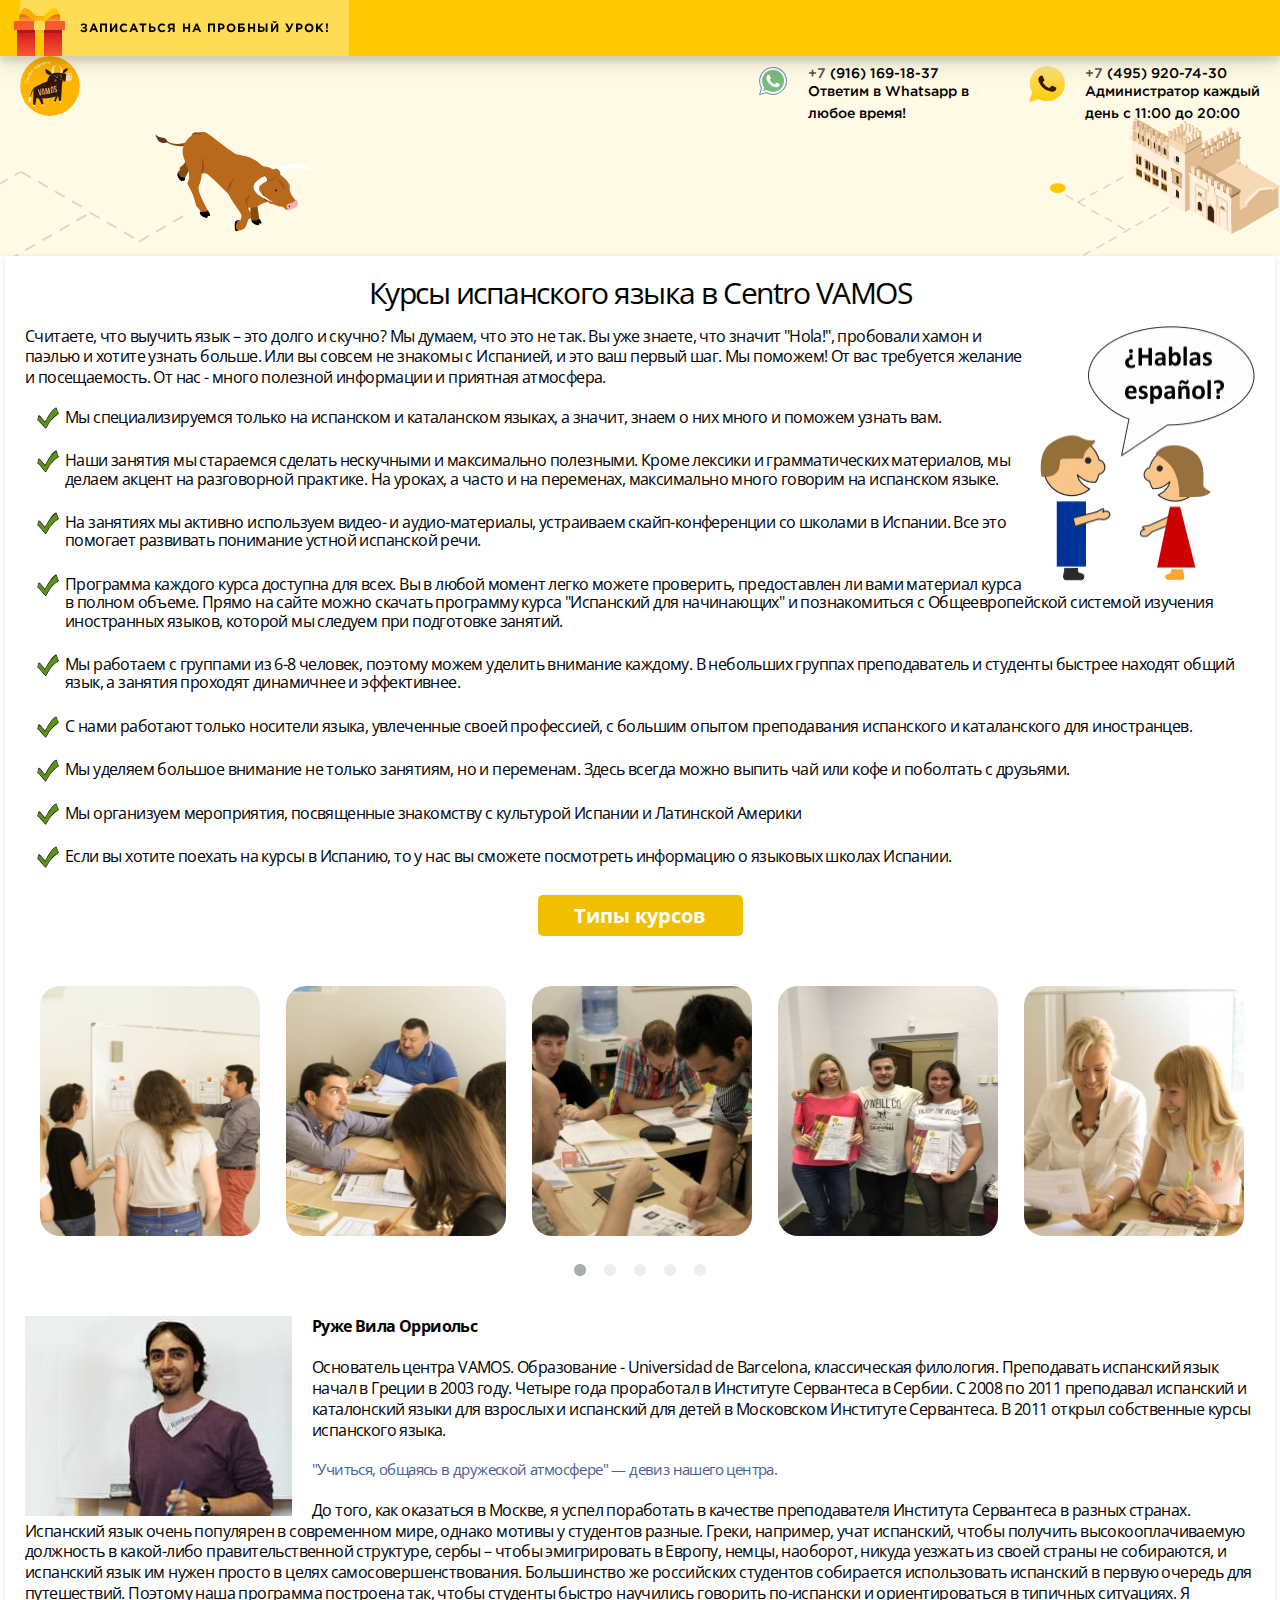
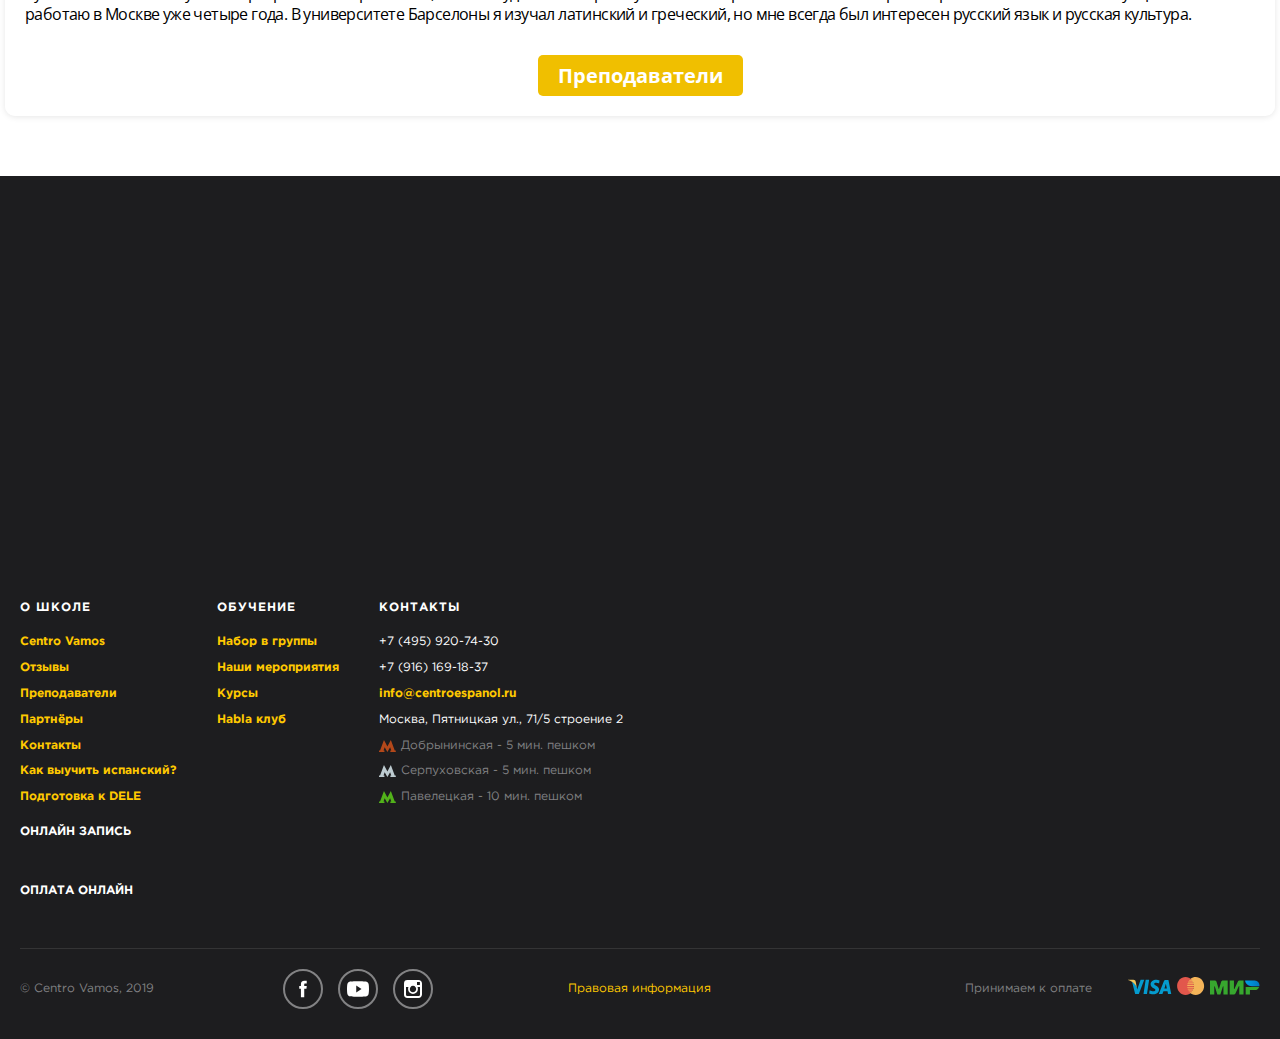
==== commit 95990579: "адаптировал страницу contacts" ====
--- a/about.html
+++ b/about.html
@@ -9,6 +9,7 @@
     <link rel="stylesheet" href="css/slick.css">
     <link rel="stylesheet" href="css/slick-theme.css">
     <link rel="stylesheet" href="css/style.css">
+    <link rel="stylesheet" href="css/mobile.css">
 </head>
 
 <body>
--- a/css/style.css
+++ b/css/style.css
@@ -72,7 +72,6 @@
     font-family: 'GothamPro';
     font-weight: 400;
     color: #000;
-    /* font-family: 'Open Sans', sans-serif; */
 }
 .wrapper {
     max-width: 1270px;
@@ -93,7 +92,6 @@
     position: relative;
     display: inline-block;
 }
-
 .title__text-sup {
     position: absolute;
     right: -80px;
@@ -138,6 +136,28 @@
     border-radius: 8px;
     background: url(../img/firsrPage/section_2/arrow_right_red.svg) no-repeat center right 37px;
 }
+.header__burger{
+    width: 21px;
+    height: 14px;
+    display: none; 
+    position: relative;
+    z-index: 6;
+}
+.header__burger span{
+    position: absolute;
+    background-color: #000;
+    left: 0;
+    width: 100%;
+    height: 2px;
+    top: 7px;
+    transition: all 0.3s ease 0s;
+}
+.header__burger span:nth-child(1){
+    top: 14px;
+}
+.header__burger span:nth-child(3){
+    top: 0px;
+}
 /*======================================================================================================================*/
 .header {
     background-color: #ffc900;
@@ -407,7 +427,7 @@
     top: 0;
 }
 /*===========================================================================================================*/
-.forms {
+.forms-first-page {
     margin: -100px 0px 115px 0px;
 }
 .forms__form {
@@ -846,7 +866,12 @@
 .contacts-form {
     padding: 60px 0px 0px 0px;
 }
+.contacts-form__row{
+    margin: 0 auto;
+}
 .contacts-form__form {
+    margin: 0 auto;
+    max-width: 1240px;
     padding: 30px 40px;
     background: url(../img/contactsPage/contacts_form/form_bg.1298ee2e.png) no-repeat center;
     background-size: cover;
@@ -933,7 +958,7 @@
 
 .contacts-info {
     padding: 90px 0px 0px 0px;
-    height: 710px;
+    min-height: 710px;
     background: url(../img/contactsPage/contacts_bg.svg) no-repeat bottom right;
 }
 .contacts-info__row {
@@ -1071,6 +1096,13 @@
     text-align: center;
     line-height: 1.56;
 }
+.learn-text__wrap{
+    margin: 0 auto;
+    max-width: 860px;
+}
+.learn-text__wrap.learn-text__wrap-first{
+    max-width: 830px;
+}
 .learn-text__second{
     padding: 10px 0;
 }
@@ -1167,7 +1199,6 @@
 .description__link {
     text-align: center;
 }
-.description__link-first{}
 .description__btn {
     display: inline-block;
     min-width: 205px;
@@ -1211,17 +1242,333 @@
     line-height: 1.3;
     letter-spacing: -0.6px;
 }
-.description__paragraph-first {}
 .description__paragraph-blue {
     font-size: 15px;
     color: #465f99;
 }
 /*===========================================================================================================*/
-
-/*===========================================================================================================*/
-
-/*===========================================================================================================*/
-
+.title__text-sup.dele-body-title__text-sup{
+    right: -55px;
+}
+.forms.dele-forms{
+    margin: 100px 0px 100px 0px;
+}
+.dele-wrap{
+    margin: 0 auto ;
+    max-width: 840px;
+}
+.dele__block-text {
+    font-family: 'GothamPro';
+    font-size: 16px;
+    line-height: 1.5;
+}
+.dele__block-text-first{
+    padding: 60px 0 0 0;
+}
+.dele__title{
+    text-align: center;
+    margin: 60px 0px 20px 0px;
+}
+/*===========================================================================================================*/
+.small-teachers {
+    padding: 60px 0px 0px 0px;
+}
+.small-teachers__title {
+    text-align: center;
+    font-family: 'FedraSerifProAMedium';
+    font-size: 24px;
+    margin:  0px 0px 30px 0px;
+}
+.small-teachers__title span{
+    color: #f02422;
+}
+.small-teachers__body {
+    display: flex;
+    justify-content: space-between;
+    max-width: 1080px;
+    margin: 0 auto;
+}
+.small-teachers__column {
+    text-align: center;
+}
+.small-teachers__img {
+    width: 100px;
+    height: 125px;
+    margin:  0px 0px 10px 0px;
+}
+.small-teachers__img img{
+    display: inline-block;
+    width: 100%;
+    height: 100%;
+}
+.small-teachers__name {
+    font-family: 'GothamProMedium';
+    font-size: 18px;
+}
+.small-teachers__country {
+    font-size: 14px;
+    margin: 5px 0px 0px 0px;
+}
+.small-teachers__btn-more {
+    text-align: center;
+    margin: 30px 0px 0px 0px;
+}
+.dele__block-text-second{
+    padding:  0px 0px 20px 0px;
+}
+.dele__block-text-third{
+    padding:  0px 0px 30px 0px;
+}
+/*===========================================================================================================*/
+.dele-desk__row {
+    max-width: 1240px;
+    margin: 0 auto;
+    padding: 30px;
+    min-height: 175px;
+    background: url(../img/delePage/bg_dele.png) no-repeat center;
+    background-size: cover;
+    border-radius: 12px;
+}
+.dele-desk__skills {
+    font-family: 'GothamProMedium';
+    font-size: 18px;
+    text-align: center;
+    margin:  0px 0px 20px 0px;
+}
+.dele-desk__body {
+    display: flex;
+    margin: 0 auto;
+    max-width: 380px;
+    justify-content: space-between;
+}
+.dele-desk__item {
+    display: flex;
+    align-items: center;
+    margin:  0px 0px 10px 0px;
+}
+.dele-desk__item-text {
+    margin:  0px 0px 0px 10px;
+}
+/*===========================================================================================================*/
+.dele__block-text-a-level {
+    padding: 30px 0px 0px 0px;
+}
+.dele__block-text-body {
+    display: flex;
+}
+.dele__block-text-img {
+    max-width: 150px;
+    height: 150px;
+}
+.dele__block-text-img img{
+    max-width: 100%;
+    height: 100%;
+}
+.dele__block-text-row {
+    padding: 0px 0px 0px 30px;
+}
+.dele__block-text-items {
+    display: flex;
+    margin:  0px 0px 10px 0px;
+}
+.dele__block-text-items-big {
+    font-family: 'FedraSerifProAMedium';
+    font-size: 24px;
+}
+.dele__block-text-items-little {
+    line-height: 1.5;
+    max-width: 590px;
+    padding: 7px 0 0 0;
+}
+/*===========================================================================================================*/
+.table-first {
+    margin: 30px 0px 80px 0px;
+}
+.table-second{
+    margin: 30px 0px 80px 0px;
+}
+.table-third{
+    margin: 30px 0px 80px 0px;
+}
+.table__caption-row {
+    display: flex;
+    height: 50px;
+    border-radius: 12px 12px 0 0;
+    background-color: #ffefaa;
+    align-items: center;
+    border-bottom: 4px solid #ccc0a9;
+}
+.table__caption-items {
+    font-family: 'GothamPro-Bold';
+    font-size: 12px;
+    text-transform: uppercase;
+    margin:  0px 0px 0px 40px;
+    width: 100%;
+}
+.table__caption-items:nth-child(1){
+    max-width: 120px;
+}
+.table__caption-items:nth-child(2){
+    max-width: 160px;
+}
+.table__caption-items:nth-child(3){
+    max-width: 160px;
+}
+.table__caption-items:nth-child(4){
+    max-width: 100px;
+}
+.table__caption-items:nth-child(5){
+    max-width: 200px;
+}
+.table__caption-items:nth-child(6){
+    max-width: 36px;
+}
+/*===========================================================================================================*/
+.table__inner {
+    box-shadow: 0 4px 16px 0 rgba(41,41,41,.15);
+    border-radius: 0 0 8px 8px;
+    padding: 0 40px;
+}
+.table__inner-row {
+    display: flex;
+    width: 100%;
+    border-bottom: 4px solid #e5e5e5;
+}
+.table__inner-row:last-child{
+    border-bottom: none;
+}
+.table__inner-level {
+    max-width: 120px;
+    width: 100%;
+    font-family: 'GothamProMedium';
+    font-size: 14px;
+    padding: 22px 0px 0px 0px;
+}
+.table__inner-items-container {
+    width: 100%;
+}
+.table__inner-items-row {
+    display: flex;
+    max-width: 1040px;
+    padding: 22px 0px;
+    border-bottom: 1px solid rgba(0,0,0,.1);
+}
+.table__inner-items-row:last-child{
+    border-bottom: none;
+}
+.table__inner-item-first {
+    max-width: 240px;
+    width: 100%;
+    display: flex;
+    padding: 0px 0px 0px 40px;
+}
+.table__inner-item-first-img {
+    width: 40px;
+    height: 40px;
+    border-radius: 50%;
+    overflow: hidden;
+}
+.table__inner-item-first-img img{
+    max-width: 100%;
+    height: 100%;
+}
+.table__inner-item-first-name {
+    font-size: 14px;
+    margin:  0px 0px 0px 20px;
+}
+.table__inner-item-first-name-red{
+    color: #f02422;
+    font-family: 'GothamProMedium';
+    font-size: 14px;
+}
+.table__inner-item-first-text {
+    font-size: 12px;
+    display: block;
+    margin: 4px 0px 0px 0px;
+}
+.table__inner-item-first-text-transp {
+    color: #ada391;
+}
+.table__inner-item-second {
+    max-width: 200px;
+    width: 100%;
+}
+.table__inner-item-second-time {
+    font-size: 14px;
+    margin:  0px 0px 4px 0px;
+}
+.table__inner-item-second-day {
+    font-size: 12px;
+}
+.table__inner-item-third {
+    max-width: 140px;
+    width: 100%;
+}
+.table__inner-item-third-date {
+    font-size: 14px;
+}
+.table__inner-item-fourth {
+    max-width: 200px;
+    width: 100%;
+}
+.table__inner-item-fourth-duration {
+    padding: 0px 60px 0px 0px;
+    font-size: 12px;
+}
+.table__inner-item-fifth {
+    display: flex;
+    align-items: center;
+    height: 40px;
+}
+.table__inner-item-fifth-price {
+    font-family: 'GothamProMedium';
+    font-size: 14px;
+    color: #f02422;
+    line-height: 22px;
+    margin:  0px 0px 0px 42px;
+    position: relative;
+}
+.table__inner-item-fifth-price-origin{
+    text-decoration: line-through;
+    font-size: 14px;
+    font-family: 'GothamPro';
+    color: #000;
+    display: block;
+}
+.table__inner-item-fifth-price-sale{
+    font-family: 'GothamPro';
+    font-size: 12px;
+    line-height: 20px;
+    display: inline-block;
+    position: absolute;
+    left: -100px;
+    top: 1px;
+    width: 85px;
+    height: 20px;
+    border-radius: 2px;
+    background: #ffc900;
+    text-align: center;
+    color: #000;
+}
+.table__inner-item-sixth {
+    height: 40px;
+} 
+.table__inner-item-sixth-box {
+    height: 40px;
+    display: flex;
+    align-items: center;
+}
+.table__inner-item-sixth-link {
+    font-family: 'GothamPro-Bold';
+    font-size: 12px;
+    text-transform: uppercase;
+    color: #000;
+    display: inline-block;
+    line-height: 13px;
+    padding: 0px 30px 0px 0px;
+    margin: 0 0 0 60px;
+    background: url(../img/delePage/arrow.svg) no-repeat right center;
+}
 /*===========================================================================================================*/
 .footer {
     background-color: #1d1d1f;
--- a/css/mobile.css
+++ b/css/mobile.css
@@ -0,0 +1,278 @@
+@media screen and (max-width: 1280px){
+    .header__burger{
+        display: block;
+    }
+    .header__nav{
+        display: none;
+    }
+    .footer {
+        padding: 30px 20px;
+    }
+    .footer__top {
+        flex-direction: column;
+    }
+    .footer__columns {
+        order: 2;
+    }
+    .footer__map {
+        order: 1;
+        max-width: 100%;
+        height: 360px;
+        margin-bottom: 20px;
+    }
+    .second-section__ball {
+       display: none;
+    }
+    .second-section__row {
+        margin: 0 auto ;
+    }
+    .second-section__title {
+        padding: 0px 0px 0px 55px;
+    }
+    .second-section__text {
+        padding: 0px 0px 0px 55px;
+    }
+    .second-section__btn.btn{
+        margin: 0 0 0 150px;
+    }
+    .header-body {
+        min-height: 200px;
+        padding: 0px 0px 50px 0px;
+        background-size: 25%,18%;
+    }
+    .header__logo {
+        width: 60px;
+        height: 60px;
+    }
+    .header__logo img {
+        width: 60px;
+        height: 60px;
+    }
+    .header__contacts-link {
+        font-size: 14px;
+ 
+    }
+    .title.header-body-title{
+        font-size: 30px;
+        margin: 30px 0 0 0;
+    }
+    .header__contacts-item:last-child{
+        display: none;
+    }
+    .contacts-form__form{
+        max-width: 720px;
+    }
+    .contacts-form__item {
+        max-width: 300px;
+    }
+    .contacts-form__textarea {
+        height: 156px;   
+    }
+    .contacts-form__title {
+        margin: 0px 0px 30px 0px;
+    }
+    .contacts-form__items textarea {
+        margin: 20px 0px 0px 0px;
+    }
+    .contacts-form__item.contacts-form__item-button {
+        margin: 20px auto 0px auto;  
+    }
+    .contacts-info {
+        padding: 60px 0px 0px 0px;
+     
+    }
+    .contacts-info__row {
+        display: flex;
+        flex-wrap: wrap;
+        max-width: 810px;
+        margin: 0 auto;
+    }
+    .contacts-info__column {
+        flex: 0 1 50%;
+    }
+    .column-content-metro {
+        padding: 0px 0px 0px 0px;
+        margin: 40px 0px 0px 0px;
+    }
+} 
+@media screen and (max-width: 970px){
+    .footer__bottom {
+        flex-wrap: wrap;
+        justify-content: center;
+    }
+    .footer__block {
+        flex: 0 1 50%;
+    }
+    .footer__block-pay {
+        margin-top: 10px;
+        flex-direction: column;
+        align-items: center;
+        justify-content: center;
+    }
+    .footer__block-pay span {
+        margin: 0px 0px 15px 0px;
+    }
+    .footer__block-help {
+        text-align: right;
+    }
+}
+@media screen and (max-width: 768px){
+    .header__lesson {
+            max-width: 215px;
+            padding: 15px 0px 10px 85px;
+    }
+    .header__lesson-link {
+        line-height: 12px;
+        line-height: 13px;
+        display: inline-block;
+    }
+
+    .footer__block {
+        flex: 0 1 100%;
+    }
+    .footer__block-copy {
+        display: block;
+        text-align: center;
+    }
+    .footer__block-help {
+        text-align: center;
+    }
+    .footer__social-box {
+        margin: 0 auto;
+    }
+    .footer__copy {
+        margin: 0 0 15px 0;
+    }
+    .footer__block-help {
+        margin: 15px 0 15px 0;
+    }
+    .footer__columns {
+       flex-wrap: wrap;
+    }
+    .footer__top {
+        border-bottom: none;
+    }
+    .footer__item{
+        padding: 0px 0px 20px 0px;
+        flex: 0 1 100%;
+        border-bottom: 1px solid hsla(0,0%,100%,.1);
+    }
+    .footer__item-learn {
+        margin: 0 0px;
+        order: 2;
+    }
+    .footer__item-school {
+        order: 3;
+    }
+    .footer__item-contacts {
+        margin: 0 0 0 0px;
+        order: 1;
+    }
+    .footer__map {
+        min-height: 200px;
+        height: 100%;
+    }
+    .footer__map iframe{
+        height: 200px;
+    }
+    .footer__link-white-big {
+        padding: 15px 0 15px;
+    }
+    .footer__link-white-big:last-child{
+        padding: 15px 0 0 0;
+    }
+    .second-section__title.title{
+        font-size: 18px;
+        margin: 0px 0px 15px 0px;
+        padding: 0px 0px 0px 0px;
+        text-align: center;
+    }
+    .second-section__text {
+        font-size: 14px;
+        margin: 0px 0px 15px 0px;
+        padding: 0px 0px 0px 0px;
+        text-align: center;
+    }
+    .second-section__sale {
+        flex-direction: column;
+
+        align-items: center;
+        margin: 0px 0px 35px 0px;
+    }
+    .title.header-body-title{
+        font-size: 18px;
+    }
+    .title__text-sup.contacts-title__text-sup {
+        font-size: 10px;
+        padding: 7px 15px 0px 15px;
+        height: 25px;
+    }
+    .title__text-sup::after {
+        top: 27px;
+    }
+    .header__contacts {
+        flex-wrap: wrap;
+    }
+    .header__contacts-img{
+        display: none;
+    }
+    .header__contacts-text {
+        display: none;
+    }
+    .header-body{
+        background-image: none;
+        padding: 0px 0px 25px 0px;
+    }
+    .contacts-form__item {
+        max-width: 100%;
+        height: 40px;
+    }
+    .contacts-form__item:first-child {
+        margin: 0px 0px 10px 0px;
+    }
+    .contacts-form__items textarea {
+        margin: 10px 0px 0px 0px;
+    }
+    .contacts-form__textarea {
+        height: 110px;
+    }
+    .form__item-button {
+        margin: 10px auto 0px auto;
+    }
+    .contacts-form__form {
+        padding: 20px;
+    }
+    .contacts-form__title {
+        font-size: 16px;
+        margin: 0px 0px 15px 0px;
+    }
+    .contacts-form {
+        padding: 20px 0px 0px 0px;
+    }
+    .contacts-info__column {
+        flex: 0 1 100%;
+    }
+    .contacts-info__row {
+        padding: 0;
+    }
+    .column-content-contacts {
+        padding: 0;
+        margin: 20px 0px 0px 0px;
+    }
+    .contacts-info__column-title {
+        font-size: 16px;
+        margin: 0px 0px 10px 0px;
+    }
+    .contacts-info__column-content-text-medium {
+        font-size: 14px;
+    }
+    .contacts-info__column-content {
+        font-family: 'GothamPro';
+        font-size: 12px;
+        line-height: 19px;
+    }
+    .contacts-info {
+        min-height: 710px;
+        background-image: none;
+    }
+}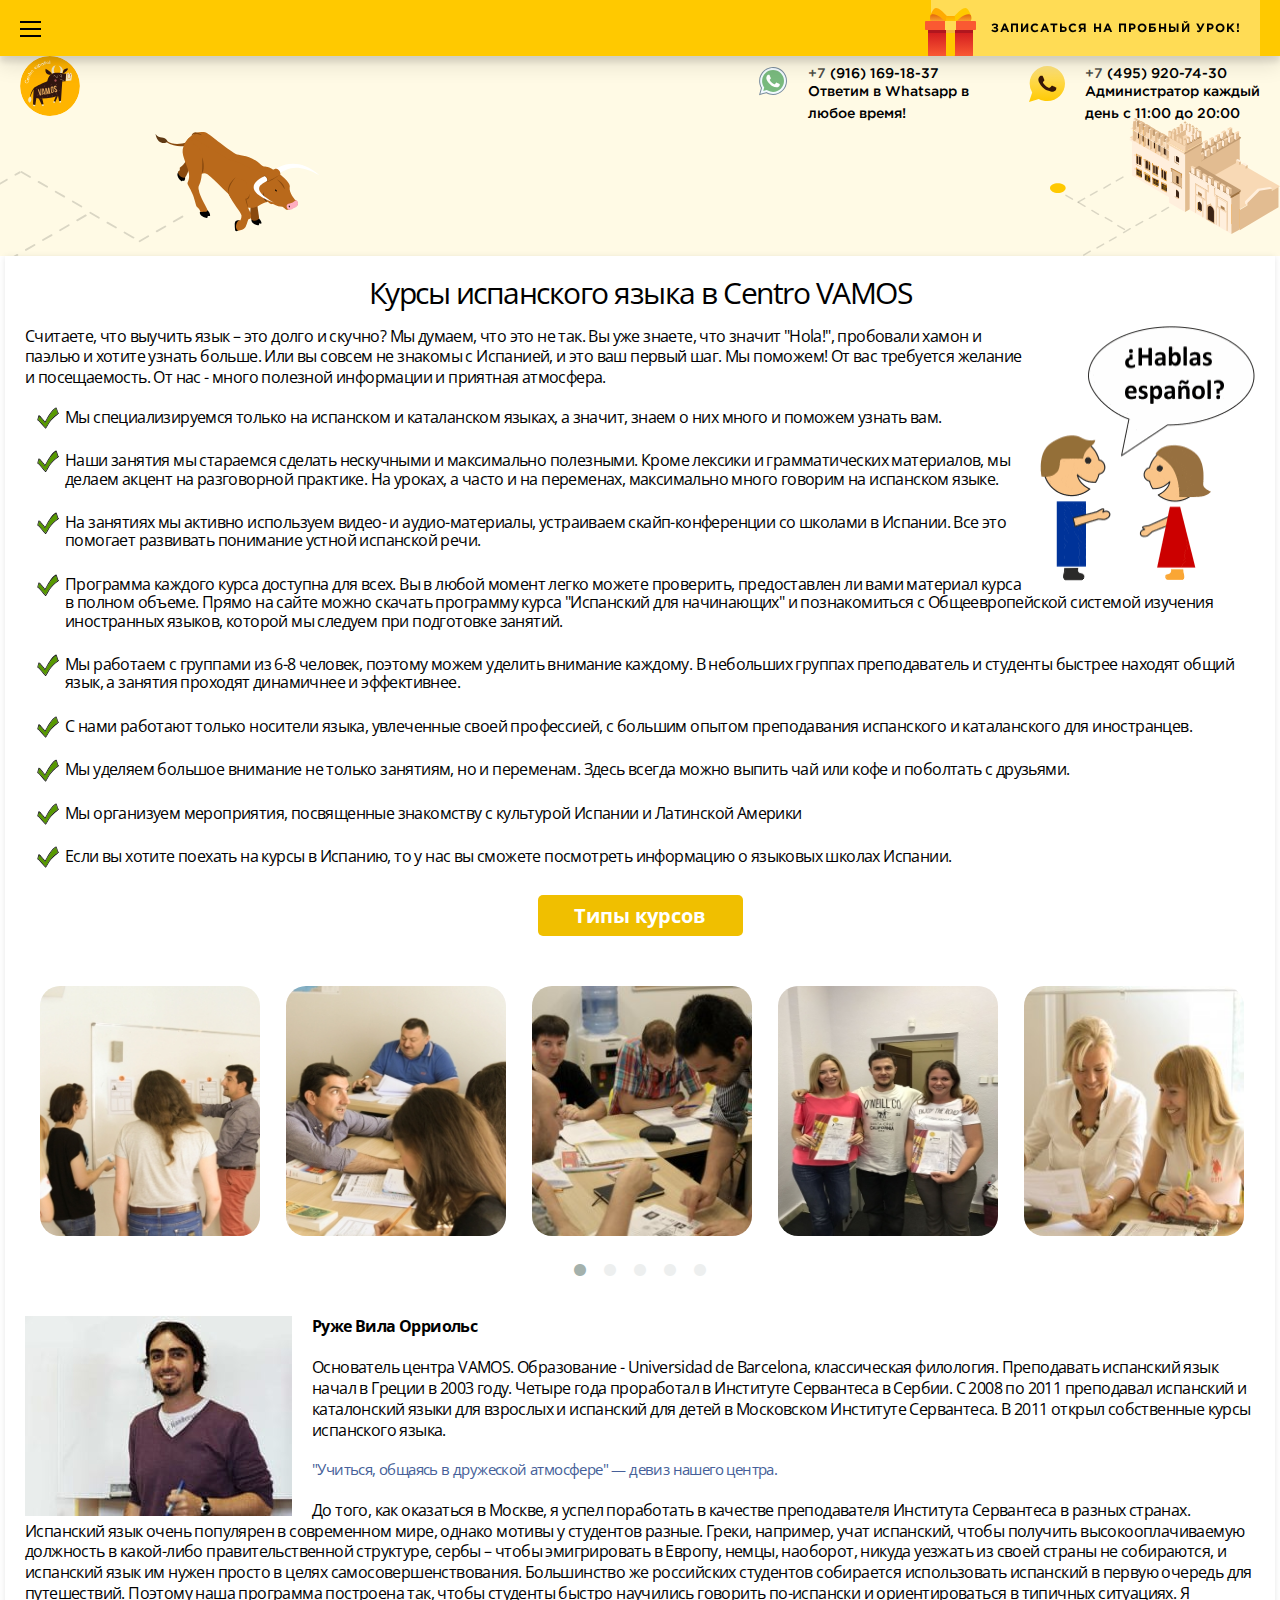
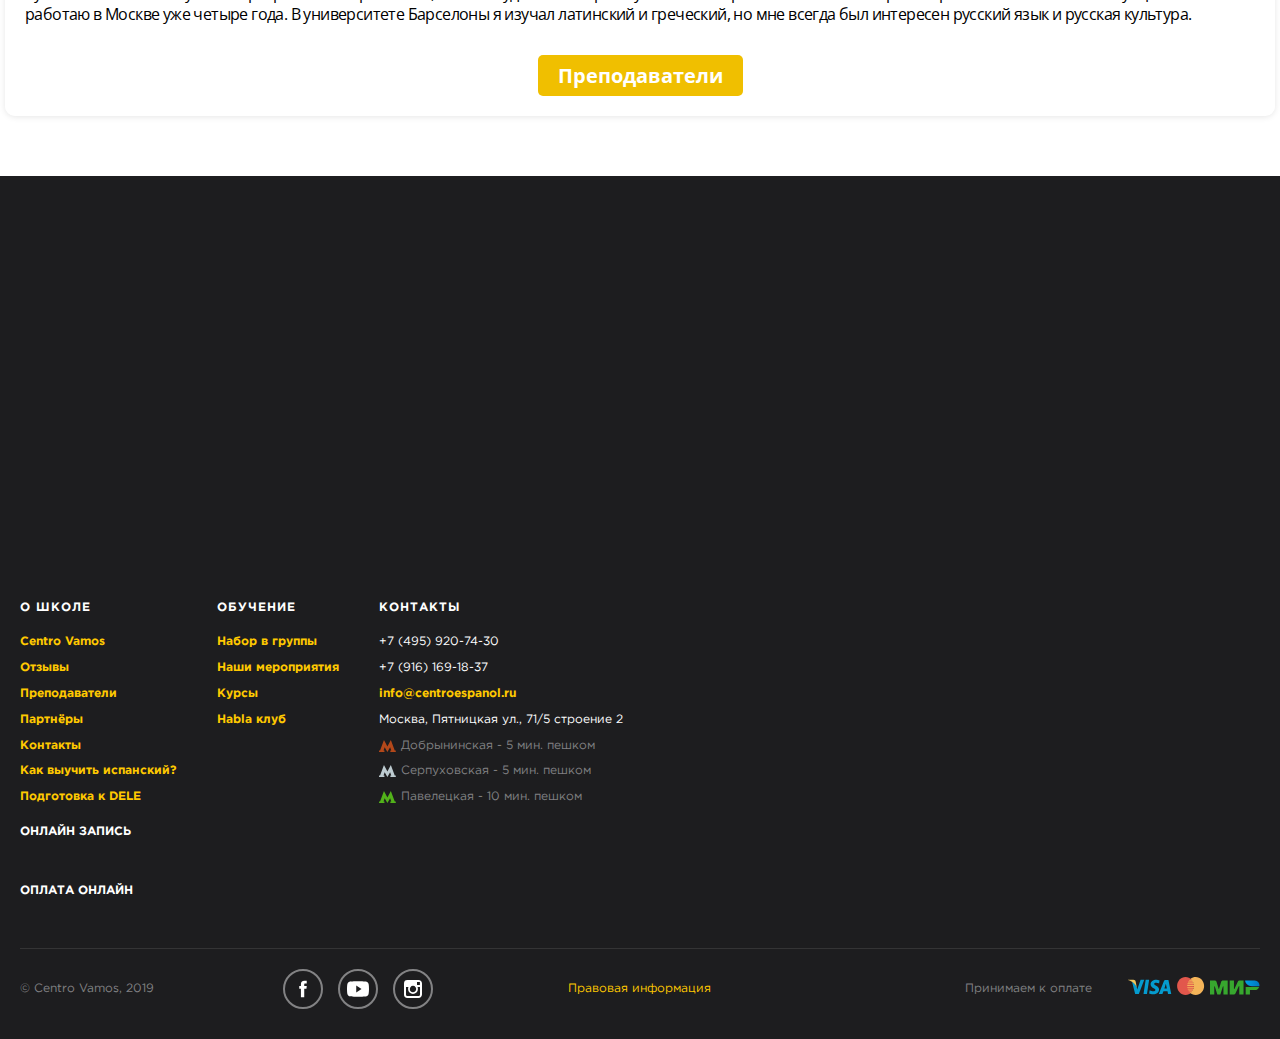
==== commit b46bc20b: "add a burger for all pages" ====
--- a/about.html
+++ b/about.html
@@ -17,6 +17,11 @@
         <header class="header">
             <div class="wrapper">
                 <div class="header__inner">
+                    <div class="header__burger">
+                        <span></span>
+                        <span></span>
+                        <span></span>
+                    </div>
                     <nav class="header__nav">
                         <ul class="header__menu">
                             <li>
--- a/css/mobile.css
+++ b/css/mobile.css
@@ -94,7 +94,22 @@
         padding: 0px 0px 0px 0px;
         margin: 40px 0px 0px 0px;
     }
-} 
+    .courses__item-price {
+        flex-direction: column;
+    }
+    .courses__item-price span {
+        align-self: start;
+    }
+    .btn.courses__item-btn {
+        align-self: start;
+    }
+    .all-courses__row .courses__column .courses__item-price {
+        padding: 20px 0px 0px 0px;
+    }
+    .courses__item-sale {
+        left: 0;
+    }
+}
 @media screen and (max-width: 970px){
     .footer__bottom {
         flex-wrap: wrap;
@@ -116,6 +131,13 @@
         text-align: right;
     }
 }
+
+@media screen and (max-width: 920px){
+    .courses__column {
+        flex: 0 1 50%;
+    }
+}
+
 @media screen and (max-width: 768px){
     .header__lesson {
             max-width: 215px;
@@ -202,7 +224,7 @@
     .title.header-body-title{
         font-size: 18px;
     }
-    .title__text-sup.contacts-title__text-sup {
+    .title__text-sup {
         font-size: 10px;
         padding: 7px 15px 0px 15px;
         height: 25px;
@@ -275,4 +297,41 @@
         min-height: 710px;
         background-image: none;
     }
+    .title.courses__item-title {
+        font-size: 16px;
+        line-height: 20px;
+    }
+    .courses__item-text {
+        font-size: 12px;
+        margin: 7.5px 0px 12.5px 0px;
+    }
+    .courses__item-duration {
+        font-size: 10px;
+        margin: 0px 0px 12.5px 0px;
+    }
+    .all-courses__row .courses__column .courses__item-info.courses__item-info_70 {
+        padding: 0px 0px 30px 0px;
+    }
+    .all-courses__row .courses__column .courses__item-info {
+        padding: 0px 0px 30px 0px;
+    }
+    .courses__item-price span {
+        font-size: 14px;
+    }
+    .btn.courses__item-btn {
+        font-size: 12px;
+    }
+    .btn.courses__item-btn {
+        height: 35px;
+        padding: 10px 30px 0 0;
+        background: url(../img/firsrPage/section_2/arrow_right_red.svg) no-repeat top 9px right 2px;
+    }
+}
+@media screen and (max-width: 650px){
+    .courses__item {
+        padding: 40px 10px 5px 10px;
+    }
+    .courses__column {
+        flex: 0 1 100%;
+    }
 }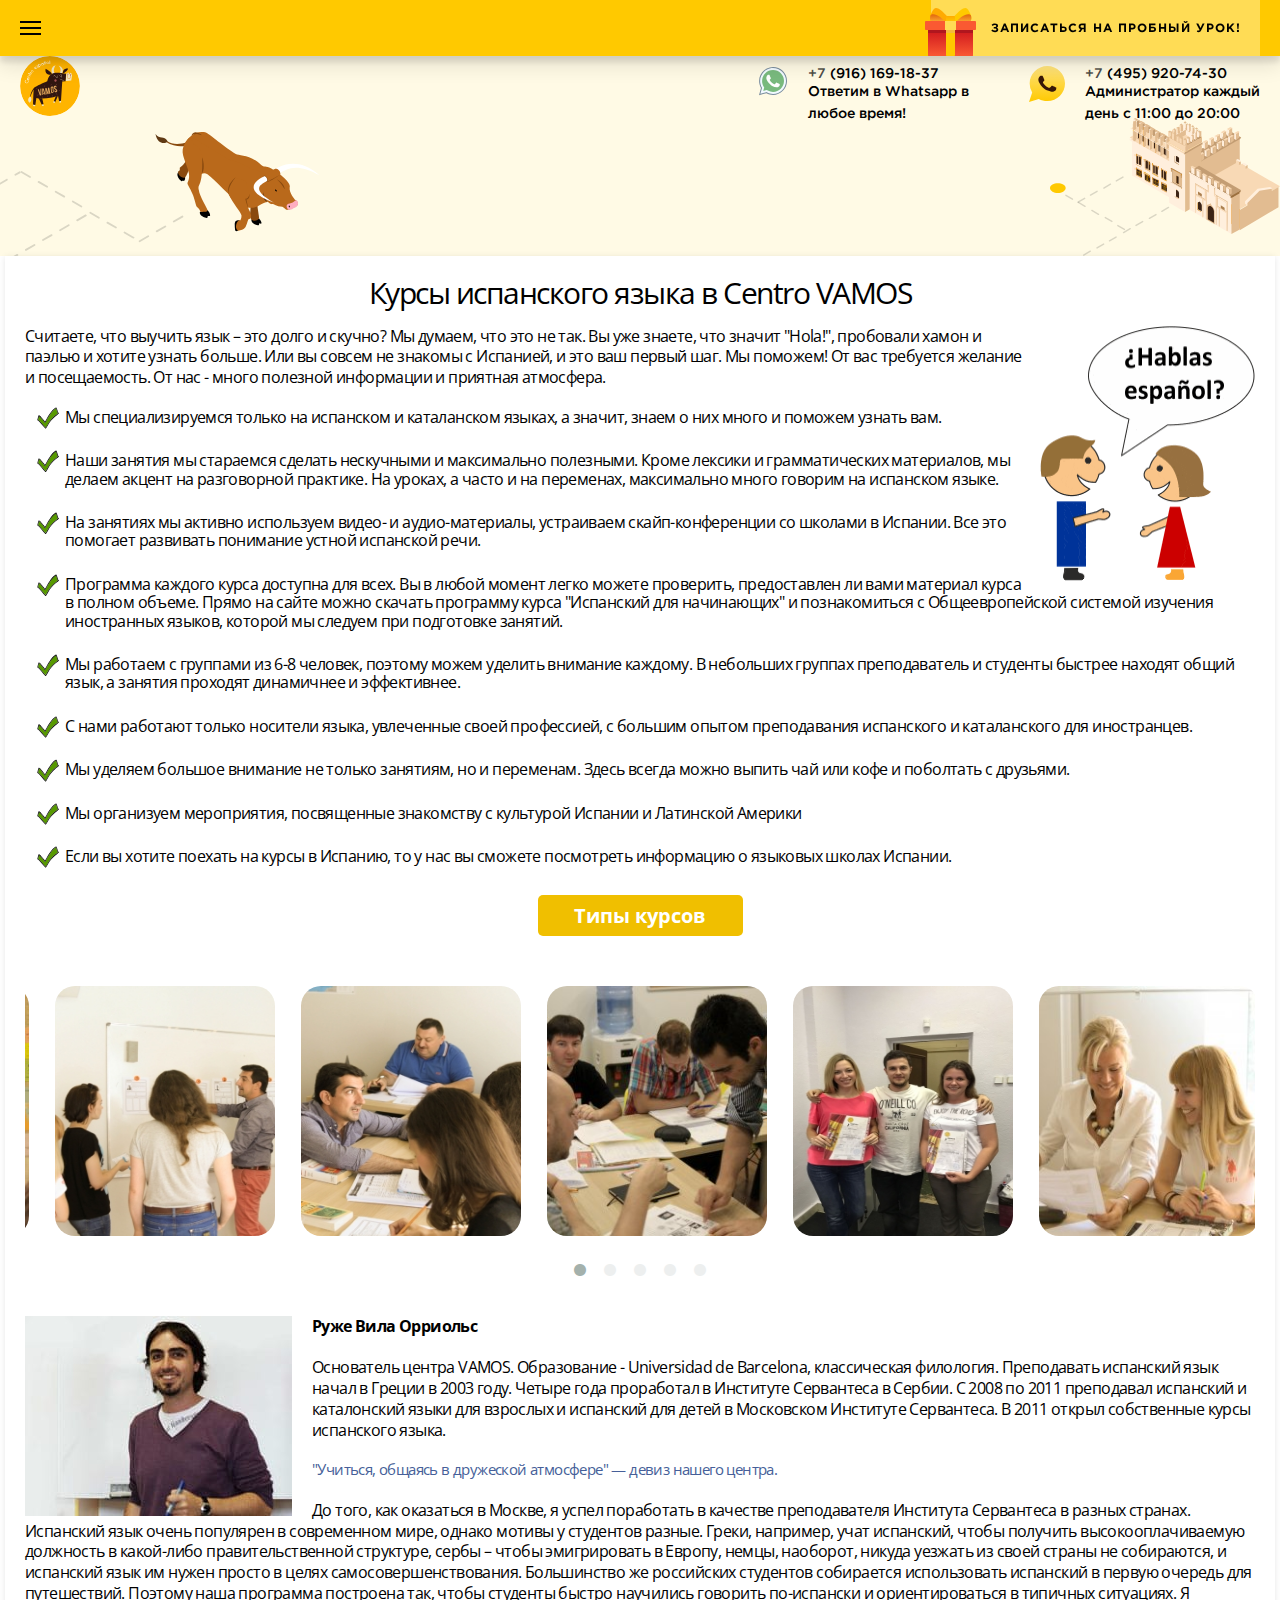
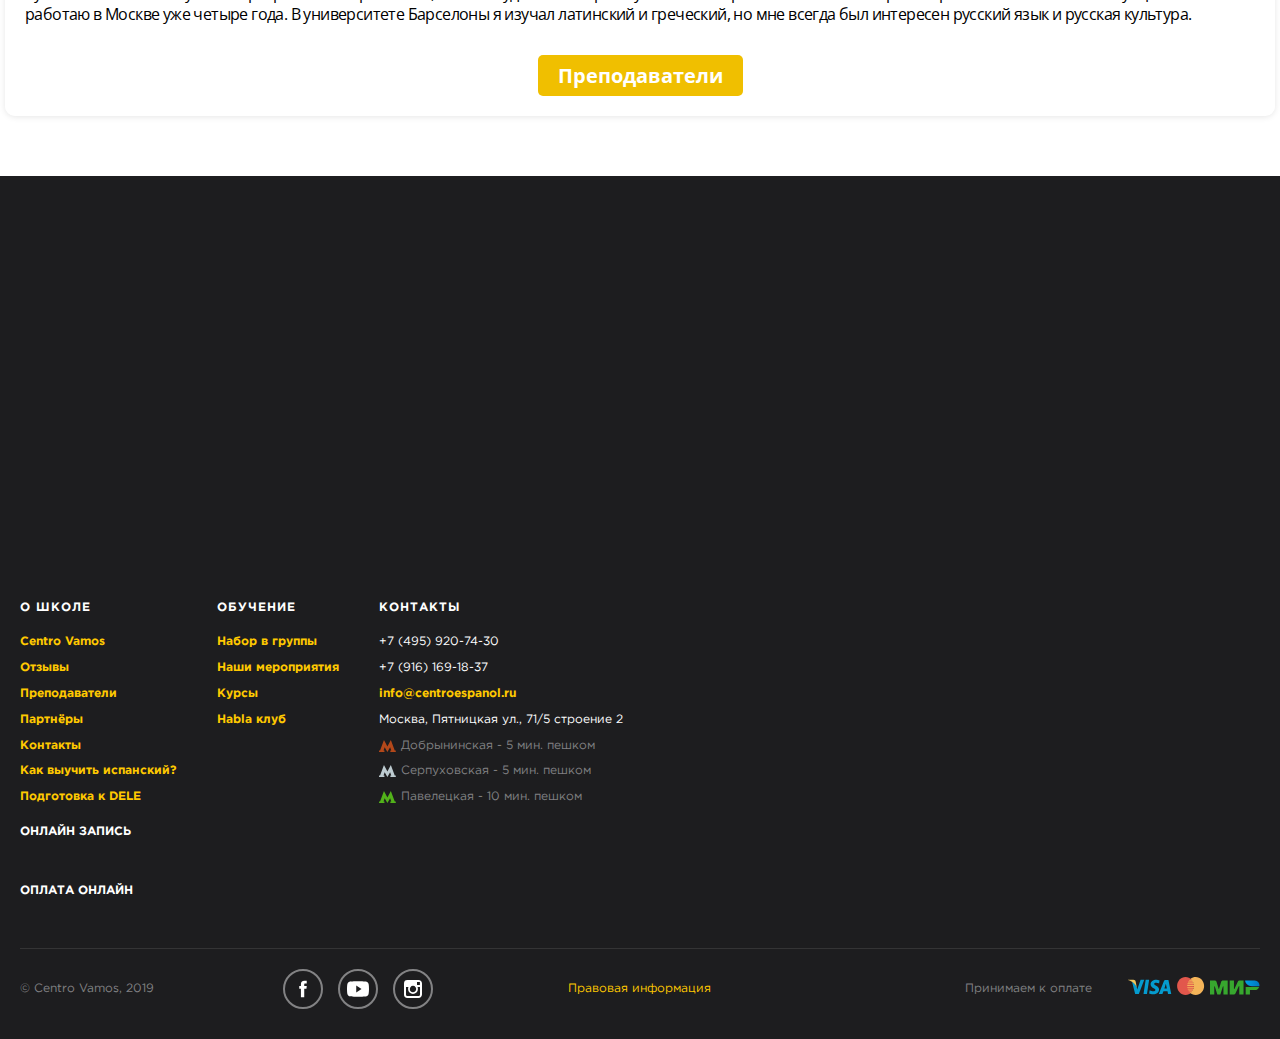
==== commit 95998b96: "добаваил выпадающее меню" ====
--- a/about.html
+++ b/about.html
@@ -19,8 +19,6 @@
                 <div class="header__inner">
                     <div class="header__burger">
                         <span></span>
-                        <span></span>
-                        <span></span>
                     </div>
                     <nav class="header__nav">
                         <ul class="header__menu">
@@ -46,6 +44,31 @@
                                 <a href="#" class="header__link">Контакты</a>
                             </li>
                         </ul>
+                        <div class="header-menu-line"></div>
+                        <div class="header__contacts-content-burger">
+                            <a class="header__contacts-link-burger" href="tel:79161691837"><span>+7</span> (916)
+                                169-18-37</a>
+                            <div class="header__contacts-text-burger">
+                                Ответим в Whatsapp в<br> любое время!
+                            </div>
+                        </div>
+                        <div class="header-menu-line"></div>
+                        <div class="header__contacts-content-burger-second">
+                            <a class="header__contacts-link-burger" href="tel:74959207430"><span>+7</span> (495)
+                                920-74-30</a>
+                            <div class="header__contacts-text-burger">
+                                Каждый день с 11:00 до 20:00
+                            </div>
+                        </div>
+                        <div class="header-menu-line"></div>
+                        <div class="header__contacts-content-burger-third">
+                            <div class="header__contacts-text-burger">
+                                <span class="header__contacts-text-third-title">Москва, Пятницкая ул., 71/5 строение 2</span>
+                                Добрынинская — 5 мин. пешком<br>
+                                Серпуховская — 5 мин. пешком<br>
+                                Павелецкая — 10 мин. пешком
+                            </div>
+                        </div>
                     </nav>
                     <div class="header__lesson">
                         <img class="header__lesson-img" src="img/firsrPage/gift.svg" alt="box">
--- a/css/style.css
+++ b/css/style.css
@@ -149,14 +149,32 @@
     left: 0;
     width: 100%;
     height: 2px;
-    top: 7px;
+    top: 6px;
     transition: all 0.3s ease 0s;
 }
-.header__burger span:nth-child(1){
-    top: 14px;
-}
-.header__burger span:nth-child(3){
-    top: 0px;
+.header__burger::before,
+.header__burger::after{
+    content: '';
+    background-color: #000;
+    position: absolute;
+    width: 100%;
+    height: 2px;
+    left: 0;
+    transition: all 0.3s ease 0s;
+}
+.header__burger::before{
+    top: 0;
+}
+.header__burger::after{
+    bottom: 0;
+}
+.header-menu-line{
+    display: none;
+}
+.header__contacts-content-burger,
+.header__contacts-content-burger-second,
+.header__contacts-content-burger-third{
+    display: none;
 }
 /*======================================================================================================================*/
 .header {
@@ -164,7 +182,7 @@
     height: 56px;
     box-shadow: 0 10px 20px rgba(0,0,0,.1), 0 6px 6px rgba(0,0,0,.1);
     position: sticky;
-    z-index: 5;
+    z-index: 50;
     left: 0;
     top: 0;
 }
@@ -322,7 +340,8 @@
 }
 .first-screen__dots-item {
     position: relative;
-    flex: 0 1 250px;
+    max-width: 250px;
+    min-width: 250px;
     height: 250px;
     text-align: center;
     color: #fff;
@@ -432,6 +451,7 @@
 }
 .forms__form {
     max-width: 1240px;
+    margin: 0 auto;
     min-height: 230px;
     padding: 30px 40px;
     background: url(../img/firsrPage/form_section/form_bg.png) no-repeat;
@@ -509,7 +529,12 @@
     text-align: center;
     margin:  0px 0px 65px 0px;
 }
-.poster__row {
+.poster__row-first-page {
+    display: flex;
+    max-width: 1240px;
+    margin: 0 auto 50px;
+}
+.poster__row{
     display: flex;
     max-width: 1240px;
     margin: 0 auto 50px;
@@ -1374,6 +1399,9 @@
 .dele__block-text-items-big {
     font-family: 'FedraSerifProAMedium';
     font-size: 24px;
+    display: block;
+    width: 65px;
+    white-space: nowrap;
 }
 .dele__block-text-items-little {
     line-height: 1.5;
--- a/css/mobile.css
+++ b/css/mobile.css
@@ -1,10 +1,110 @@
 @media screen and (max-width: 1280px){
+
+    /*бургер=====================================================================*/
+    body.lock{
+        overflow: hidden;
+    }
     .header__burger{
         display: block;
     }
     .header__nav{
-        display: none;
-    }
+        /* display: none; */
+    }
+    .header__burger.active span{
+        transform: scale(0);
+    }
+    .header__burger.active::before {
+        transform: rotate(45deg);
+        top: 6px;
+    }
+    .header__burger.active::after {
+        transform: rotate(-45deg);
+        bottom: 6px;
+    }
+    .header__nav{
+        position: fixed;
+        top: -120%;
+        left: 0;
+        width: 100%;
+        height: 100%;
+        overflow: auto;
+        background-color: #ffc900;
+        margin-top: 56px;
+        border-top: 1px solid rgba(0,0,0,.1);
+       padding: 15px 10px 20px 10px;
+       transition: all 0.3s ease 0s;
+    } 
+    .header__nav.active{
+        top: 0;
+        transition: all 0.3s ease 0s;
+    }
+    .header__menu{
+        display: block;
+    }
+    .header__menu li:first-child {
+        padding: 0 66px;
+    }
+    .header__menu li{
+        padding: 0 66px;
+        height: 40px;
+    }
+    
+    .header__nav.active .header-menu-line{
+        display: block;
+        height: 1px;
+        margin: 0px 20px 0px 20px;
+        background: rgba(0,0,0,.1);
+    }
+    .header__nav.active .header__contacts-content-burger{
+        display: block;
+        margin:  20px 0px 20px 10px;
+        padding: 0px 0px 0px 46px;
+        background: url(../img/firsrPage/first-screen/01.svg) no-repeat left top;
+    }
+    .header__nav.active .header__contacts-content-burger .header__contacts-link-burger span,
+    .header__nav.active .header__contacts-content-burger-second .header__contacts-link-burger span {
+        color: rgba(0, 0, 0, .7);
+    }
+    .header__nav.active .header__contacts-content-burger .header__contacts-link-burger,
+    .header__nav.active .header__contacts-content-burger-second .header__contacts-link-burger {
+        font-size: 18px;
+        color: #000;
+        font-family: 'GothamPro-Bold';
+    }
+    .header__nav.active .header__contacts-content-burger .header__contacts-text-burger,
+    .header__nav.active .header__contacts-content-burger-second .header__contacts-text-burger  {
+        font-family: 'GothamPro';
+        margin: 10px 0px 0px 0px;
+        font-size: 12px;
+        color: #000;
+    }
+    .header__nav.active .header__contacts-content-burger-second{
+        display: block;
+        margin:  20px 0px 20px 10px;
+        padding: 0px 0px 0px 46px;
+        background: url(../img/firsrPage/first-screen/02.svg) no-repeat left top;
+    }
+    .header__nav.active .header__contacts-content-burger-third{
+        margin:  20px 0px 20px 10px;
+        padding: 0px 0px 0px 46px;
+        background: url(../img/firsrPage/first-screen/03.svg) no-repeat left top;
+        display: block;
+    }
+    .header__nav.active .header__contacts-content-burger-third .header__contacts-text-third-title{
+        font-family: 'GothamPro-Bold';
+        font-size: 12px;
+        text-transform: uppercase;
+        display: block;
+        color:#000;
+    }
+    .header__nav.active .header__contacts-content-burger-third .header__contacts-text-burger{
+        font-family: 'GothamPro';
+        /* margin: 10px 0px 0px 0px; */
+        font-size: 12px;
+        color: #000;
+        line-height: 30px;
+    }
+    /*бургер=====================================================================*/
     .footer {
         padding: 30px 20px;
     }
@@ -54,7 +154,7 @@
     }
     .title.header-body-title{
         font-size: 30px;
-        margin: 30px 0 0 0;
+        margin: 50px 0 0 0;
     }
     .header__contacts-item:last-child{
         display: none;
@@ -109,6 +209,77 @@
     .courses__item-sale {
         left: 0;
     }
+    .learn__photo {
+        max-width: 720px;
+    }
+    .learn__photo-item {
+        max-width: 130px;
+        height: 130px;
+    }
+    .learn__photo-item img{
+        max-width: 100%;
+        height: 100%;
+    }
+    .forms__form {
+        max-width: 680px;
+        text-align: center;
+    }
+     .form__item:nth-child(1) {
+        margin: 0px 0px 15px 0px;
+      }   
+      .form__text {
+        text-align: center;
+        margin: 15px 0px 0px 0px;
+    }
+    .form__item:nth-child(3) {
+        margin: 15px 0px 0px 0px;
+    }
+    .first-screen__title {
+        margin: 30px 0px 70px 0px;
+    }
+    .first-screen__ball {
+        width: 730px;
+        height: 560px;
+    }
+    .first-screen__ball img{
+        width: 100%;
+        height: 100%;
+    }
+    .first-screen__ball:before {
+        content: '';
+        width: 600px;
+        height: 600px;
+    }
+    .first-screen__dots {
+        max-width: 740px;
+    }
+    .first-screen__dots-item {
+        max-width: 180px;
+        min-width: 180px;
+        height: 180px;
+        padding: 40px 0px 0px 0px;
+    }
+    .first-screen__dots-item::before {
+        content: '';
+        width: 180px;
+        height: 180px;
+        left: 0;
+        top: 0;
+    }
+    .first-screen__dots-number {
+        font-size: 36px;
+        margin: 0px 0px 15px 0px;
+    }
+    .first-screen__dots-text {
+        font-size: 16px;
+    }
+    .first-screen__arrow {
+        display: none;
+    }
+    .second-section {
+        padding: 30px 0px 0px 0px;
+        height: 480px;
+    }
 }
 @media screen and (max-width: 970px){
     .footer__bottom {
@@ -130,6 +301,13 @@
     .footer__block-help {
         text-align: right;
     }
+    .poster__row {
+        flex-wrap: wrap;
+        justify-content: center;
+    }
+    .poster__column {
+        margin: 0 15px 20px 0;
+    }
 }
 
 @media screen and (max-width: 920px){
@@ -137,7 +315,15 @@
         flex: 0 1 50%;
     }
 }
-
+@media screen and (max-width: 950px){
+    .description__slider-row .about__slide-item {
+        margin: 0px 30px;
+    }
+}
+.description__slider-row .about__slide-item {
+    margin: 0px 30px;
+}
+/*768=========================================================================*/
 @media screen and (max-width: 768px){
     .header__lesson {
             max-width: 215px;
@@ -326,12 +512,343 @@
         padding: 10px 30px 0 0;
         background: url(../img/firsrPage/section_2/arrow_right_red.svg) no-repeat top 9px right 2px;
     }
-}
+    .all-teachers__row .teachers__column {
+        flex: 0 1 50%;
+        padding: 35px 20px 35px 20px;
+    }
+    .teachers__img img{
+        width: 105px;
+        height: 135px;
+    }
+    .teachers__name {
+        font-size: 16px;
+        margin: 15px 0px 0px 0px;
+    }
+    .teachers__country {
+        font-size: 12px;
+    }
+    .teachers__text {
+        font-size: 12px;
+        line-height: 1.5;
+    }
+    .description__slider-row .about__slide-item{
+        margin: 0 40px;
+    }
+    .forms__form {
+        padding: 20px;
+        text-align: center;
+    }
+    .forms__form-title {
+        font-size: 16px;
+        margin:  0px 0px 10px 0px;
+    }
+    .form__item {
+        max-width: 240px;
+        height: 40px;
+        display: block;
+    }
+    .form__item:nth-child(1) {
+        margin: 0px auto 10px ;
+    }
+    .form__item:nth-child(2) {
+        margin: 0px auto;
+    }
+    .form__item:nth-child(3) {
+        margin: 10px auto 0px;
+    }
+    .form__item::placeholder{
+        font-size: 14px;
+    }
+    .form__text {
+        margin: 10px 0px 0px 0px;
+    }
+    .poster__item-title {
+        font-size: 16px;
+        margin: 15px 0 10px;
+        padding: 0 20px;
+        line-height: 24px;
+    }
+    .poster__text {
+        font-size: 12px;
+        line-height: 1.5;
+        padding: 0 20px;
+        margin: 0px 0px 10px 0px;
+    }
+    .poster.poster-how-to-learn {
+        padding: 0px 0px 30px 0px;
+    }
+    .poster__row{
+        margin: 0 auto;
+    }
+    .learn__photo {
+        margin: 20px auto 30px;
+        flex-wrap: wrap;
+    }
+    .learn__photo-item {
+        margin:  0px 0px 20px 0px;
+    }
+    .learn-text__first {
+        margin-top: 40px;
+        font-size: 12px;
+        line-height: 1.5;
+    }
+    .learn__link {
+        font-size: 14px;
+        line-height: 1.43;
+        padding: 20px;
+        margin: 30px auto;
+    }
+    .learn-text {
+        font-size: 12px;
+        line-height: 1.5;
+    }
+    .learn-text__second {
+        padding: 5px 0;
+    }
+    .learn-text__fourth, .learn-text__fifth, .learn-text__third {
+        padding: 5px 0;
+    }
+    .learn-text__last {
+        margin: 0px auto 30px;
+    }
+    .forms.learn-form {
+        margin: 30px 0;
+    }
+    .btn-poster {
+        padding: 18px 40px 0 20px;
+    }
+    .btn.btn-poster {
+        font-size: 12px;
+        background: url(../img/firsrPage/section_2/arrow_right_red.svg) no-repeat center left 118px;
+    }
+    .poster__line {
+        margin: 0px 20px;
+    }
+    .forms.dele-forms {
+        margin: 40px 0px 40px 0px;
+    }
+    .dele__block-text {
+        font-size: 12px;
+        line-height: 1.5;
+    }
+    .dele__block-text-first {
+        padding: 10px 0 0 0;
+    }
+    .small-teachers {
+        padding: 35px 0px 0px 0px;
+    }
+    .small-teachers__title {
+        font-size: 18px;
+        margin: 0px 0px 25px 0px;
+    }
+    .small-teachers__body {
+        flex-wrap: wrap;
+        justify-content: center;
+    }
+    .small-teachers__img {
+        margin: 0px auto 10px;
+    }
+    .small-teachers__column {
+        flex: 0 1 25%;
+        margin:  0px 10px 15px 10px;
+    }
+    .dele__title {
+        margin: 40px 0px 10px 0px;
+    }
+    .dele__title .title{
+        font-size: 18px;
+    }
+    .dele__block-text-second {
+        padding: 0px 0px 10px 0px;
+    }
+    .dele-desk__skills {
+        font-size: 14px;
+        margin: 0px 0px 10px 0px;
+    }
+    .dele-desk__body {
+        flex-direction: column;
+        max-width: 100%;
+    }
+    .dele-desk__item-text {
+        font-size: 14px;
+        margin: 0px 0px 0px 10px;
+    }
+    .dele__block-text-a-level {
+        padding: 0;
+    }
+    .dele__block-text-items-big {
+        font-size: 16px;
+    }
+    .dele__block-text-body {
+        flex-direction: column;
+    }
+    .dele__block-text-items-little {
+        padding: 3px 0 0 0;
+    }
+    .dele__block-text-img {
+        max-width: 80px;
+        height: 80px;
+        margin: 0 auto;
+    }
+    .table-first {
+        margin: 30px 0px 40px 0px;
+    }
+    .table-second {
+        margin: 30px 0px 40px 0px;
+    }
+    .table-third {
+        margin: 30px 0px 40px 0px;
+    }
+    .first-screen__title-text {
+        font-size: 22px;
+        max-width: 440px;
+    }
+    .first-screen__title-text.first-screen__title-text-second-row{
+        max-width: 300px;
+    }
+    .first-screen__title-link {
+        font-size: 14px;
+    }
+    .first-screen__ball {
+      display: none;
+    }
+    .first-screen {
+        background: url(..//img/firsrPage/first-screen/first-screen_bg_mobile.png) no-repeat center center;
+        background-size: cover;
+        padding: 15px 0px 15px 0px;
+        margin-bottom: 0;
+    }
+    .first-screen__dots-item {
+        z-index: 1;
+    }
+    .first-screen__dots-item::before {
+        content: '';
+        z-index: -1;
+    }
+    .first-screen__dots-number.first-screen__dots-number_red {
+        color: #fff;
+    }
+    .first-screen__dots-text.first-screen__dots-text_black {
+        color: #fff;
+    }
+    .first-screen__dots-item.first-screen__dots-item_bg-other:before {
+        background-color: rgba(15,5,1,.7);
+    }
+    .second-section__sale-price {
+        font-size: 36px;
+    }
+    .second-section__sale-text {
+        font-size: 14px;
+        line-height: 1,29;
+        padding: 0px 0px 0px 20px;
+    }
+    .second-section__sale-items {
+        margin: 0;
+    }
+    .second-section__sale-items:first-child {
+        margin: 0 0 15px 0;
+    }
+    .second-section__link{
+        text-align: center;
+    }
+    .second-section__btn.btn {
+        margin: 0;
+    }
+    .about {
+        padding: 60px 0 30px 0;
+        background-image: none;
+    }
+    .about__title .title{
+        font-size: 18px;
+    }
+    .about__text {
+        max-width: 480px;
+        margin: 0 auto 30px 10px;
+    }
+    .about__text-text {
+        font-size: 12px;
+        line-height: 1.5;
+    }
+    .reviews__item{
+        padding: 15px 10px;
+
+    }
+    .reviews__item.slick-slide {
+        flex-direction: column;
+    }
+    .reviews__item-text {
+        padding: 0;
+        font-size: 12px;
+        line-height: 1.5;
+    }
+    .reviews__item-description-img {
+        width: 52px;
+        height: 52px;
+    }
+    .reviews__item-description-name {
+        font-size: 16px;
+        margin: 0px 0px 7.5px 0px;
+    }
+    .title{
+        font-size: 18px;
+    }
+    .reviews {
+        padding: 55px 0px 35px 0px;
+        background-image: none;
+        background-repeat: no-repeat;
+    }
+    .teachers {
+        padding: 60px 0 30px 0;
+    }
+
+
+}
+/*768=========================================================================*/
 @media screen and (max-width: 650px){
     .courses__item {
         padding: 40px 10px 5px 10px;
     }
     .courses__column {
+        flex: 0 1 70%;
+    }
+}
+@media screen and (max-width: 600px){
+    .description__img-box {
+        float: none;
+        margin: 0px 0px 10px 0px;
+        text-align: center;
+    }
+    .description__text-last-img-box {
+        margin: 0px 0px 0px 0px;
+        float: none;
+        text-align: center;
+    }
+}
+@media screen and (max-width: 500px){
+    .description__slider-row .about__slide-item {
+        margin: 0px 80px;
+    }
+}
+@media screen and (max-width: 450px){
+    .courses__column {
         flex: 0 1 100%;
     }
-}+    .all-teachers__row .teachers__column {
+        flex: 0 1 80%;
+        padding: 25px 10px 25px 10px;
+    }
+    .header-body__title.header-body__title-all-teachers{
+        text-align: left;
+    }
+}
+@media screen and (max-width: 500px){
+    .description__slider-row .about__slide-item {
+        margin: 0px 40px;
+    }
+}
+@media screen and (max-width: 380px){
+    .second-section__btn.btn {
+        padding: 11px 35px 0 35px;
+        background: url(../img/firsrPage/section_2/arrow_right_red.svg) no-repeat center right 9px;
+    }  
+}
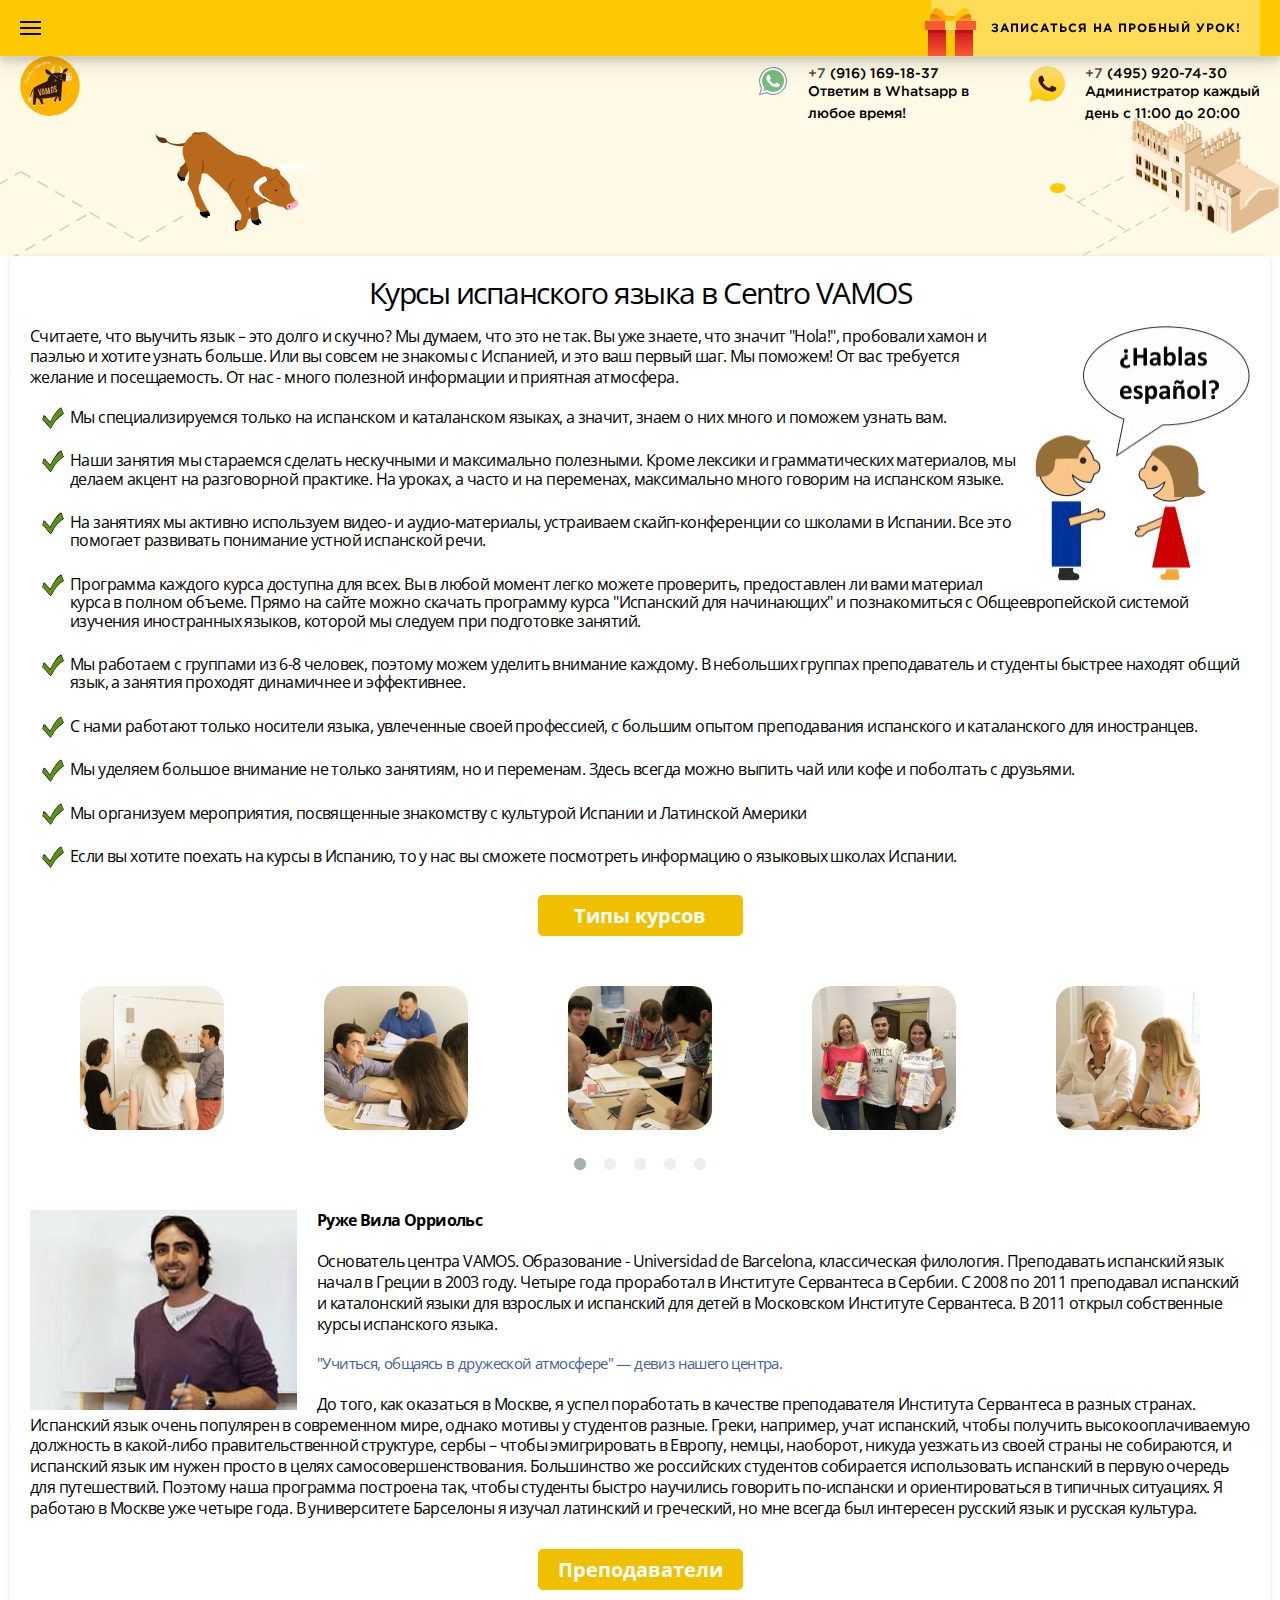
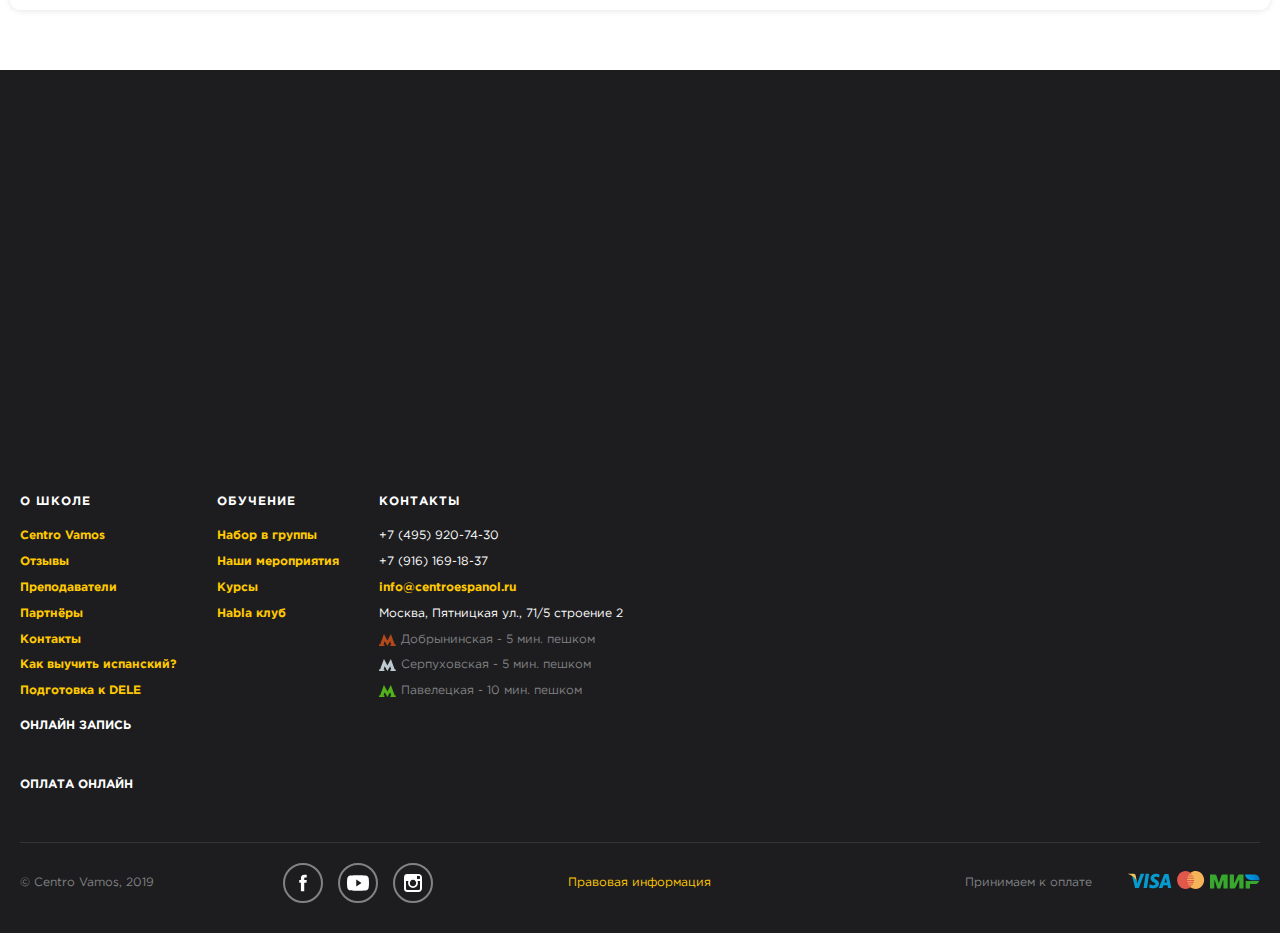
==== commit 147b73f3: "настроил слайдер возле футера" ====
--- a/about.html
+++ b/about.html
@@ -181,113 +181,92 @@
                             языковых школах Испании.
                         </li>
                     </ul>
-                    <div class="description__link">
+                    <div class="description__link description__link-first">
                         <a href="#" class="description__btn">Tипы курсов</a>
                     </div>
                     <div class="description__slider-row">
                         <div class="about__slide-item">
-                            <div class="about__row-item">
-                                <img src="img/firsrPage/about/01.jpg" alt="image">
-                            </div>
-                        </div>
-                        <div class="about__slide-item">
-                            <div class="about__row-item">
-                                <img src="img/firsrPage/about/02.jpg" alt="image">
-                            </div>
-                        </div>
-                        <div class="about__slide-item">
-                            <div class="about__row-item">
-                                <img src="img/firsrPage/about/03.jpg" alt="image">
-                            </div>
-                        </div>
-                        <div class="about__slide-item">
-                            <div class="about__row-item">
-                                <img src="img/firsrPage/about/04.jpg" alt="image">
-                            </div>
-                        </div>
-                        <div class="about__slide-item">
-                            <div class="about__row-item">
-                                <img src="img/firsrPage/about/05.jpg" alt="image">
-                            </div>
-                        </div>
-                        <div class="about__slide-item">
-                            <div class="about__row-item">
-                                <img src="img/firsrPage/about/06.jpg" alt="image">
-                            </div>
-                        </div>
-                        <div class="about__slide-item">
-                            <div class="about__row-item">
-                                <img src="img/firsrPage/about/07.jpg" alt="image">
-                            </div>
-                        </div>
-                        <div class="about__slide-item">
-                            <div class="about__row-item">
-                                <img src="img/firsrPage/about/08.jpg" alt="image">
-                            </div>
-                        </div>
-                        <div class="about__slide-item">
-                            <div class="about__row-item">
-                                <img src="img/firsrPage/about/09.jpg" alt="image">
-                            </div>
-                        </div>
-                        <div class="about__slide-item">
-                            <div class="about__row-item">
-                                <img src="img/firsrPage/about/10.jpg" alt="image">
-                            </div>
-                        </div>
-                        <div class="about__slide-item">
-                            <div class="about__row-item">
-                                <img src="img/firsrPage/about/11.jpg" alt="image">
-                            </div>
-                        </div>
-                        <div class="about__slide-item">
-                            <div class="about__row-item">
-                                <img src="img/firsrPage/about/12.jpg" alt="image">
-                            </div>
-                        </div>
-                        <div class="about__slide-item">
-                            <div class="about__row-item">
-                                <img src="img/firsrPage/about/13.jpg" alt="image">
-                            </div>
-                        </div>
-                        <div class="about__slide-item">
-                            <div class="about__row-item">
-                                <img src="img/firsrPage/about/14.jpg" alt="image">
-                            </div>
-                        </div>
-                        <div class="about__slide-item">
-                            <div class="about__row-item">
-                                <img src="img/firsrPage/about/15.jpg" alt="image">
-                            </div>
-                        </div>
-                        <div class="about__slide-item">
-                            <div class="about__row-item">
-                                <img src="img/firsrPage/about/16.jpg" alt="image">
-                            </div>
-                        </div>
-                        <div class="about__slide-item">
-                            <div class="about__row-item">
-                                <img src="img/firsrPage/about/17.jpg" alt="image">
-                            </div>
-                        </div>
-                        <div class="about__slide-item">
-                            <div class="about__row-item">
-                                <img src="img/firsrPage/about/18.jpg" alt="image">
-                            </div>
-                        </div>
-                        <div class="about__slide-item">
-                            <div class="about__row-item">
-                                <img src="img/firsrPage/about/19.jpg" alt="image">
-                            </div>
-                        </div>
-                        <div class="about__slide-item">
-                            <div class="about__row-item">
-                                <img src="img/firsrPage/about/20.jpg" alt="image">
-                            </div>
-                        </div>
-                        <div class="about__slide-item">
-                            <div class="about__row-item">
-                                <img src="img/firsrPage/about/21.jpg" alt="image">
+                            <div class="about__row-item"  style="background-image: url(img/firsrPage/about/01.jpg);">
+                            </div>
+                        </div>
+                        <div class="about__slide-item">
+                            <div class="about__row-item"  style="background-image: url(img/firsrPage/about/02.jpg);">
+                            </div>
+                        </div>
+                        <div class="about__slide-item">
+                            <div class="about__row-item"  style="background-image: url(img/firsrPage/about/03.jpg);">
+                            </div>
+                        </div>
+                        <div class="about__slide-item">
+                            <div class="about__row-item"  style="background-image: url(img/firsrPage/about/04.jpg);">
+                            </div>
+                        </div>
+                        <div class="about__slide-item">
+                            <div class="about__row-item"  style="background-image: url(img/firsrPage/about/05.jpg);">
+                            </div>
+                        </div>
+                        <div class="about__slide-item">
+                            <div class="about__row-item"  style="background-image: url(img/firsrPage/about/06.jpg);">
+                            </div>
+                        </div>
+                        <div class="about__slide-item">
+                            <div class="about__row-item"  style="background-image: url(img/firsrPage/about/07.jpg);">
+                            </div>
+                        </div>
+                        <div class="about__slide-item">
+                            <div class="about__row-item"  style="background-image: url(img/firsrPage/about/08.jpg);">
+                            </div>
+                        </div>
+                        <div class="about__slide-item">
+                            <div class="about__row-item"  style="background-image: url(img/firsrPage/about/09.jpg);">
+                            </div>
+                        </div>
+                        <div class="about__slide-item">
+                            <div class="about__row-item"  style="background-image: url(img/firsrPage/about/10.jpg);">
+                            </div>
+                        </div>
+                        <div class="about__slide-item">
+                            <div class="about__row-item"  style="background-image: url(img/firsrPage/about/11.jpg);">
+                            </div>
+                        </div>
+                        <div class="about__slide-item">
+                            <div class="about__row-item"  style="background-image: url(img/firsrPage/about/12.jpg);">
+                            </div>
+                        </div>
+                        <div class="about__slide-item">
+                            <div class="about__row-item"  style="background-image: url(img/firsrPage/about/13.jpg);">
+                            </div>
+                        </div>
+                        <div class="about__slide-item">
+                            <div class="about__row-item"  style="background-image: url(img/firsrPage/about/14.jpg);">
+                            </div>
+                        </div>
+                        <div class="about__slide-item">
+                            <div class="about__row-item"  style="background-image: url(img/firsrPage/about/15.jpg);">
+                            </div>
+                        </div>
+                        <div class="about__slide-item">
+                            <div class="about__row-item"  style="background-image: url(img/firsrPage/about/16.jpg);">
+                            </div>
+                        </div>
+                        <div class="about__slide-item">
+                            <div class="about__row-item"  style="background-image: url(img/firsrPage/about/17.jpg);">
+                            </div>
+                        </div>
+                        <div class="about__slide-item">
+                            <div class="about__row-item"  style="background-image: url(img/firsrPage/about/18.jpg);">
+                            </div>
+                        </div>
+                        <div class="about__slide-item">
+                            <div class="about__row-item"  style="background-image: url(img/firsrPage/about/19.jpg);">
+                            </div>
+                        </div>
+                        <div class="about__slide-item">
+                            <div class="about__row-item"  style="background-image: url(img/firsrPage/about/20.jpg);">
+                            </div>
+                        </div>
+                        <div class="about__slide-item">
+                            <div class="about__row-item"  style="background-image: url(img/firsrPage/about/21.jpg);">
                             </div>
                         </div>
                     </div>
--- a/css/style.css
+++ b/css/style.css
@@ -338,10 +338,14 @@
     display: flex;
     justify-content: space-between;
 }
+.first-screen__dots-item-container{
+    outline: 0;
+}
 .first-screen__dots-item {
     position: relative;
     max-width: 250px;
     min-width: 250px;
+    margin: 0 auto;
     height: 250px;
     text-align: center;
     color: #fff;
@@ -539,6 +543,9 @@
     max-width: 1240px;
     margin: 0 auto 50px;
 }
+.poster__column.poster__column-first-page{
+    max-width: 388px;
+}
 .poster__column {
     flex: 0 1 388px;
     border: 1px solid rgba(0,0,0,.06);
@@ -610,6 +617,9 @@
     display: flex;
     margin:  0px 0px 50px 0px;
 }
+.courses__column.courses__column-first-page{
+    max-width: 380px;
+}
 .courses__column {
     flex: 0 1 33.333%;
     margin: 0 17.5px 0 17.5px;
@@ -714,6 +724,9 @@
 .teachers__row {
     display: flex;
     margin: 0 0px 80px 0px;
+}
+.teachers__column.teachers__column-first-page{
+    max-width: 310px;
 }
 .teachers__column {
     flex: 0 1 25%;
@@ -837,12 +850,18 @@
     border-radius: 20px;
     overflow: hidden;
 }
-.about__slide-item{
-    margin: 0 20px;
-}
-.about__row-item img{
-    width: 100%;
-    height: 100%;
+.about__row-item {
+    width: 235px;
+    height: 250px;
+    margin: 0 auto;
+    border-radius: 20px;
+    overflow: hidden;
+    background-repeat: no-repeat;
+    background-position: center center;
+    background-size: cover;
+}
+.about__slide-item.slick-slide{
+    outline: none;
 }
 .about__btn-more{
     margin: 65px 0px 0px 0px;
@@ -1245,9 +1264,7 @@
 .description__slider-row .about__row-item{
     width: 220px;
     height: 250px;
-}
-.description__slider-row .about__slide-item {
-    margin: 0 15px;
+    margin: 0 auto;
 }
 .description__text-last-img-box {
     margin:  0px 20px 0px 0px;
--- a/css/mobile.css
+++ b/css/mobile.css
@@ -7,9 +7,6 @@
     .header__burger{
         display: block;
     }
-    .header__nav{
-        /* display: none; */
-    }
     .header__burger.active span{
         transform: scale(0);
     }
@@ -26,16 +23,15 @@
         top: -120%;
         left: 0;
         width: 100%;
-        height: 100%;
         overflow: auto;
         background-color: #ffc900;
-        margin-top: 56px;
         border-top: 1px solid rgba(0,0,0,.1);
        padding: 15px 10px 20px 10px;
        transition: all 0.3s ease 0s;
     } 
     .header__nav.active{
-        top: 0;
+        top: 56px;
+        bottom: 0;
         transition: all 0.3s ease 0s;
     }
     .header__menu{
@@ -99,7 +95,6 @@
     }
     .header__nav.active .header__contacts-content-burger-third .header__contacts-text-burger{
         font-family: 'GothamPro';
-        /* margin: 10px 0px 0px 0px; */
         font-size: 12px;
         color: #000;
         line-height: 30px;
@@ -280,6 +275,19 @@
         padding: 30px 0px 0px 0px;
         height: 480px;
     }
+    .about__row-item {
+        width: 144px;
+        height: 144px;
+       
+    }
+    .description__slider-row .about__row-item {
+        width: 144px;
+        height: 144px;
+    }
+    .wrapper.wrapper-description {
+        margin: 0 10px;
+    }
+
 }
 @media screen and (max-width: 970px){
     .footer__bottom {
@@ -308,20 +316,13 @@
     .poster__column {
         margin: 0 15px 20px 0;
     }
+    
 }
 
 @media screen and (max-width: 920px){
     .courses__column {
         flex: 0 1 50%;
-    }
-}
-@media screen and (max-width: 950px){
-    .description__slider-row .about__slide-item {
-        margin: 0px 30px;
-    }
-}
-.description__slider-row .about__slide-item {
-    margin: 0px 30px;
+    } 
 }
 /*768=========================================================================*/
 @media screen and (max-width: 768px){
@@ -531,9 +532,6 @@
         font-size: 12px;
         line-height: 1.5;
     }
-    .description__slider-row .about__slide-item{
-        margin: 0 40px;
-    }
     .forms__form {
         padding: 20px;
         text-align: center;
@@ -800,8 +798,20 @@
     .teachers {
         padding: 60px 0 30px 0;
     }
-
-
+    .slick-dotted.slick-slider {
+        margin: 0 -10px 30px -10px;
+    }
+    .description__link-first{
+        margin: 0 0 30px 0;
+    }
+    .about__row-item {
+        width: 100px;
+        height: 100px;
+    }
+    .description__slider-row .about__row-item {
+        width: 90px;
+        height: 100px;
+    }
 }
 /*768=========================================================================*/
 @media screen and (max-width: 650px){
@@ -824,11 +834,6 @@
         text-align: center;
     }
 }
-@media screen and (max-width: 500px){
-    .description__slider-row .about__slide-item {
-        margin: 0px 80px;
-    }
-}
 @media screen and (max-width: 450px){
     .courses__column {
         flex: 0 1 100%;
@@ -839,16 +844,14 @@
     }
     .header-body__title.header-body__title-all-teachers{
         text-align: left;
-    }
-}
-@media screen and (max-width: 500px){
-    .description__slider-row .about__slide-item {
-        margin: 0px 40px;
     }
 }
 @media screen and (max-width: 380px){
     .second-section__btn.btn {
         padding: 11px 35px 0 35px;
         background: url(../img/firsrPage/section_2/arrow_right_red.svg) no-repeat center right 9px;
-    }  
+    } 
+    .about__btn-more .btn{
+        padding: 10px 65px 0 35px;
+    } 
 }
